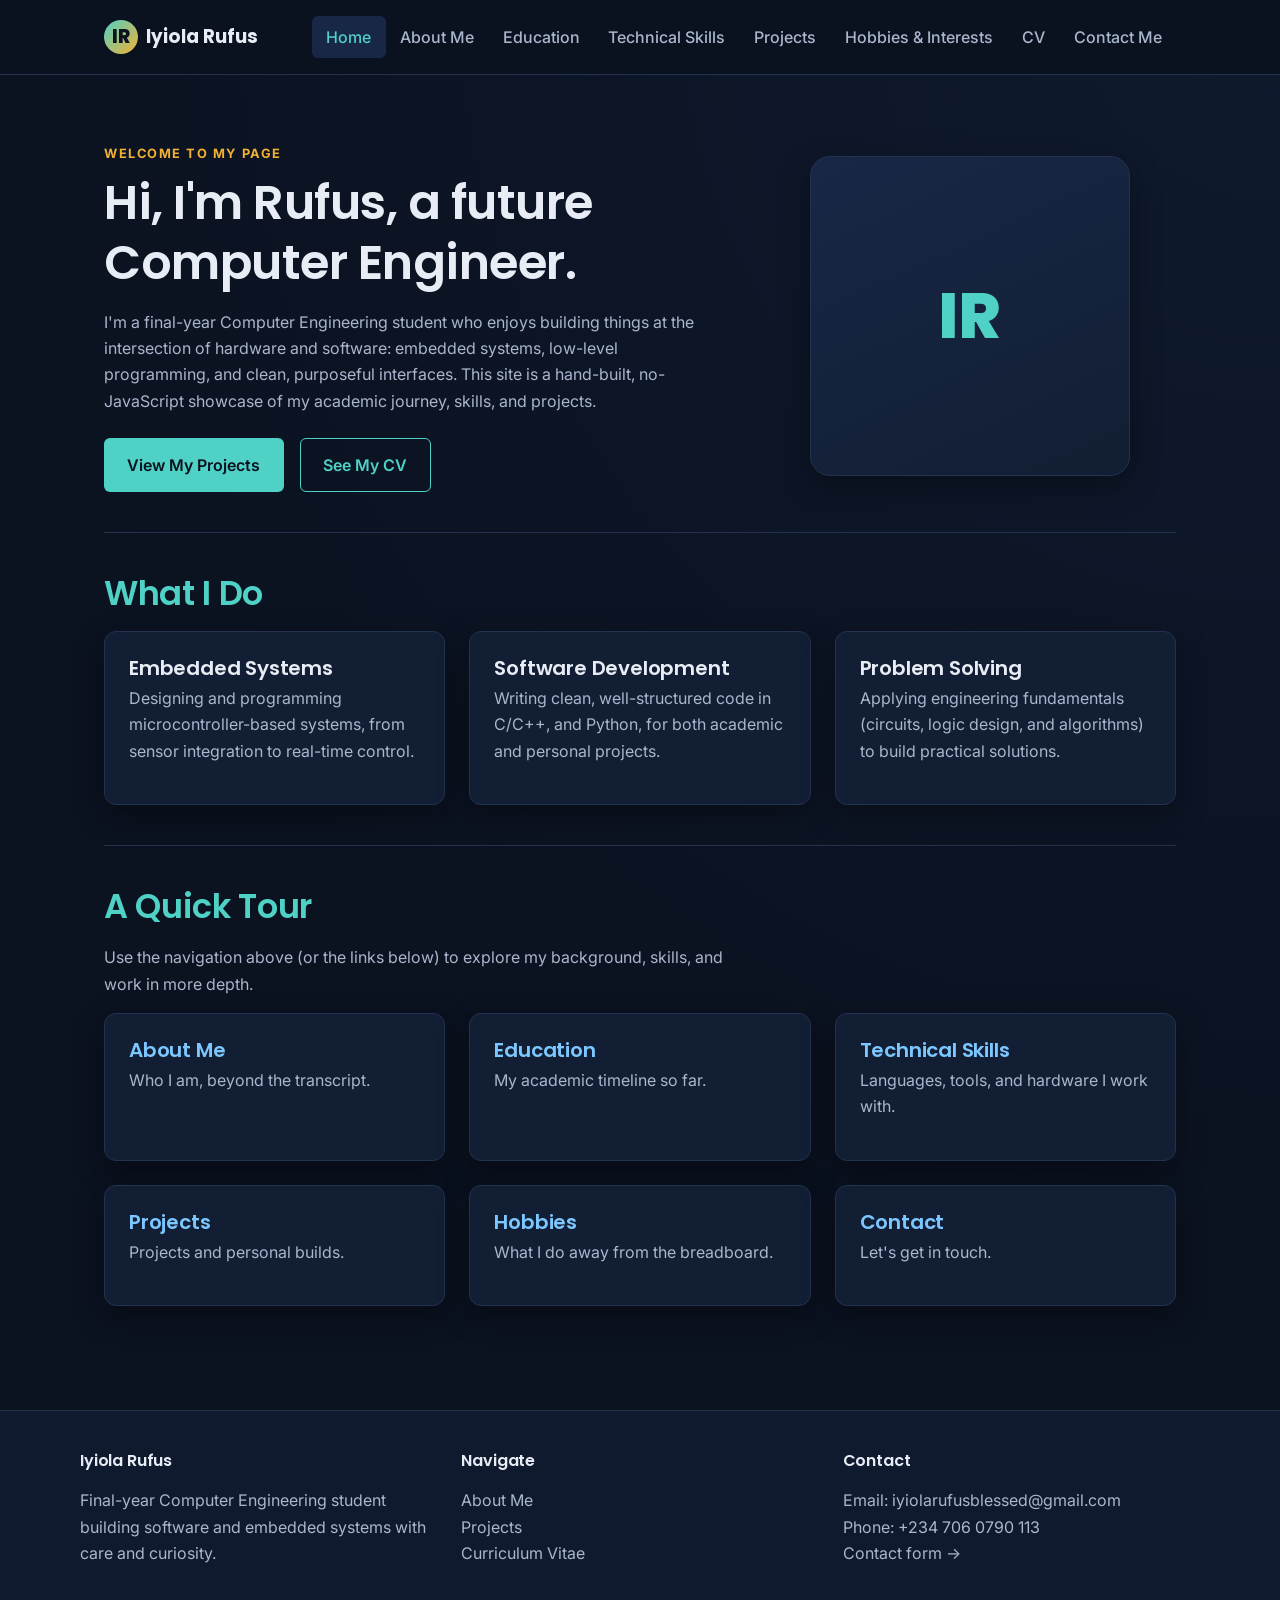
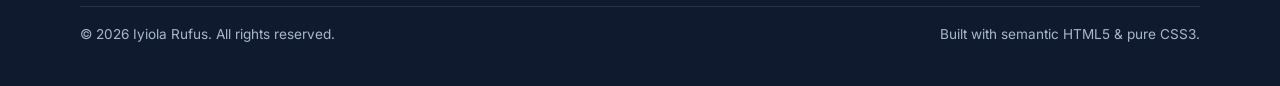
==== index.html @ 9c196f34 "Update hero eyebrow text and avatar initials" ====
<!DOCTYPE html>
<html lang="en">
<head>
<meta charset="UTF-8" />
<meta name="viewport" content="width=device-width, initial-scale=1.0" />
<title>Iyiola Rufus | Future Computer Engineer</title>
<meta name="description" content="Portfolio of Iyiola Rufus, a final-year Computer Engineering student specializing in embedded systems and software." />
<link rel="preconnect" href="https://fonts.googleapis.com" />
<link href="https://fonts.googleapis.com/css2?family=Poppins:wght@600;700;800&family=Inter:wght@400;500;600&display=swap" rel="stylesheet" />
<link rel="stylesheet" href="assets/css/style.css" />
<script type="application/ld+json">
{
  "@context": "https://schema.org",
  "@type": "Person",
  "name": "Iyiola Rufus",
  "jobTitle": "Computer Engineering Student",
  "description": "Final-year Computer Engineering student specializing in embedded systems and software engineering.",
  "url": "https://github.com/iyiolarufusblessed-hub/index.html",
  "email": "mailto:iyiolarufusblessed@gmail.com",
  "sameAs": [
    "https://linkedin.com/in/Iyiolarufusblessed",
    "https://github.com/iyiolarufusblessed-hub"
  ],
  "studentOf": {
    "@type": "University",
    "name": "Ahmadu Bello University"
  }
}
</script>
</head>
<body>
<a class="skip-link" href="#main">Skip to content</a>

<header class="site-header">
  <div class="nav-wrap">
    <a class="brand" href="index.html"><span class="brand-mark">IR</span> Iyiola Rufus</a>
    <input type="checkbox" id="nav-toggle" class="nav-toggle" />
    <label for="nav-toggle" class="nav-toggle-label" aria-label="Toggle navigation menu">
      <span></span><span></span><span></span>
    </label>
    <nav class="main-nav" aria-label="Primary">
      <a href="index.html" aria-current="page">Home</a>
      <a href="about.html">About Me</a>
      <a href="education.html">Education</a>
      <a href="skills.html">Technical Skills</a>
      <a href="projects.html">Projects</a>
      <a href="hobbies.html">Hobbies &amp; Interests</a>
      <a href="cv.html">CV</a>
      <a href="contact.html">Contact Me</a>
    </nav>
  </div>
</header>

<main id="main">
  <div class="container">
    <section class="hero">
      <div>
        <span class="hero-eyebrow">Welcome to my Page</span>
        <h1>Hi, I'm Rufus, a future Computer&nbsp;Engineer.</h1>
        <p>I'm a final-year Computer Engineering student who enjoys building things at the
           intersection of hardware and software: embedded systems, low-level programming,
           and clean, purposeful interfaces. This site is a hand-built, no-JavaScript
           showcase of my academic journey, skills, and projects.</p>
        <div class="hero-actions">
          <a class="btn btn-primary" href="projects.html">View My Projects</a>
          <a class="btn btn-outline" href="cv.html">See My CV</a>
        </div>
      </div>
      <div class="avatar-frame" aria-hidden="true">IR</div>
    </section>

    <section class="section">
      <h2>What I Do</h2>
      <div class="grid cols-3">
        <article class="card">
          <h3>Embedded Systems</h3>
          <p>Designing and programming microcontroller-based systems, from sensor
             integration to real-time control.</p>
        </article>
        <article class="card">
          <h3>Software Development</h3>
          <p>Writing clean, well-structured code in C/C++, and Python, for
             both academic and personal projects.</p>
        </article>
        <article class="card">
          <h3>Problem Solving</h3>
          <p>Applying engineering fundamentals (circuits, logic design, and
             algorithms) to build practical solutions.</p>
        </article>
      </div>
    </section>

    <section class="section">
      <h2>A Quick Tour</h2>
      <p class="section-intro">Use the navigation above (or the links below) to explore
        my background, skills, and work in more depth.</p>
      <div class="grid cols-3">
        <article class="card"><h3><a href="about.html">About Me</a></h3><p>Who I am, beyond the transcript.</p></article>
        <article class="card"><h3><a href="education.html">Education</a></h3><p>My academic timeline so far.</p></article>
        <article class="card"><h3><a href="skills.html">Technical Skills</a></h3><p>Languages, tools, and hardware I work with.</p></article>
        <article class="card"><h3><a href="projects.html">Projects</a></h3><p>Projects and personal builds.</p></article>
        <article class="card"><h3><a href="hobbies.html">Hobbies</a></h3><p>What I do away from the breadboard.</p></article>
        <article class="card"><h3><a href="contact.html">Contact</a></h3><p>Let's get in touch.</p></article>
      </div>
    </section>
  </div>
</main>

<footer class="site-footer">
  <div class="container footer-grid">
    <div>
      <h4>Iyiola Rufus</h4>
      <p>Final-year Computer Engineering student building software and embedded
         systems with care and curiosity.</p>
    </div>
    <div>
      <h4>Navigate</h4>
      <p><a href="about.html">About Me</a><br />
         <a href="projects.html">Projects</a><br />
         <a href="cv.html">Curriculum Vitae</a></p>
    </div>
    <div>
      <h4>Contact</h4>
      <p>Email: <a href="mailto:iyiolarufusblessed@gmail.com">iyiolarufusblessed@gmail.com</a><br />
         Phone: +234 706 0790 113<br />
         <a href="contact.html">Contact form &rarr;</a></p>
    </div>
  </div>
  <div class="container footer-bottom">
    <span>&copy; 2026 Iyiola Rufus. All rights reserved.</span>
    <span>Built with semantic HTML5 &amp; pure CSS3.</span>
  </div>
</footer>
</body>
</html>
---- assets/css/style.css ----
/* =====================================================================
   Portfolio Stylesheet
   Pure CSS3 — no frameworks. Mobile-first, then scaled up with
   min-width media queries. Layout uses Flexbox + CSS Grid.
   ===================================================================== */

/* ---------- Design tokens ---------- */
:root {
  --color-bg:        #0b1220;
  --color-bg-alt:    #0f1a2e;
  --color-surface:   #121e33;
  --color-surface-2: #182746;
  --color-border:    #23324f;
  --color-text:      #e7ecf5;
  --color-text-dim:  #a9b6cc;
  --color-primary:   #4fd1c5;
  --color-primary-dim: #2e9c92;
  --color-accent:    #f2b134;
  --color-link:      #7cc7ff;

  --font-heading: "Poppins", "Segoe UI", system-ui, sans-serif;
  --font-body: "Inter", "Segoe UI", system-ui, sans-serif;

  --radius-sm: 6px;
  --radius-md: 12px;
  --radius-lg: 20px;

  --space-1: 0.25rem;
  --space-2: 0.5rem;
  --space-3: 1rem;
  --space-4: 1.5rem;
  --space-5: 2.5rem;
  --space-6: 4rem;

  --max-width: 1120px;
  --shadow-1: 0 10px 30px rgba(0,0,0,0.35);
}

/* ---------- Reset ---------- */
*, *::before, *::after { box-sizing: border-box; }
html { scroll-behavior: smooth; }
body {
  margin: 0;
  font-family: var(--font-body);
  background: radial-gradient(circle at top right, var(--color-bg-alt), var(--color-bg) 60%);
  color: var(--color-text);
  line-height: 1.65;
  -webkit-font-smoothing: antialiased;
}
h1, h2, h3, h4 {
  font-family: var(--font-heading);
  line-height: 1.25;
  margin: 0 0 var(--space-3);
  font-weight: 600;
  letter-spacing: -0.01em;
}
h1 { font-size: clamp(2rem, 5vw, 3rem); }
h2 { font-size: clamp(1.5rem, 3.4vw, 2.1rem); color: var(--color-primary); }
h3 { font-size: 1.25rem; }
p  { margin: 0 0 var(--space-3); color: var(--color-text-dim); }
a  { color: var(--color-link); text-decoration: none; }
a:hover, a:focus-visible { text-decoration: underline; }
img { max-width: 100%; display: block; }
ul  { padding-left: 1.2rem; }
li  { margin-bottom: var(--space-2); color: var(--color-text-dim); }

.container {
  max-width: var(--max-width);
  margin-inline: auto;
  padding-inline: var(--space-4);
}

/* ---------- Skip link (accessibility) ---------- */
.skip-link {
  position: absolute;
  left: -999px;
  top: 0;
  background: var(--color-accent);
  color: #14202f;
  padding: 0.6rem 1rem;
  z-index: 1000;
  border-radius: 0 0 var(--radius-sm) 0;
}
.skip-link:focus { left: 0; }

/* ---------- Header & Navigation (CSS-only mobile toggle) ---------- */
.site-header {
  position: sticky;
  top: 0;
  z-index: 100;
  background: rgba(11, 18, 32, 0.9);
  backdrop-filter: blur(8px);
  border-bottom: 1px solid var(--color-border);
}
.nav-wrap {
  display: flex;
  align-items: center;
  justify-content: space-between;
  max-width: var(--max-width);
  margin-inline: auto;
  padding: var(--space-3) var(--space-4);
}
.brand {
  font-family: var(--font-heading);
  font-weight: 700;
  font-size: 1.15rem;
  color: var(--color-text);
  display: flex;
  align-items: center;
  gap: 0.5rem;
}
.brand .brand-mark {
  width: 34px; height: 34px;
  border-radius: 50%;
  background: linear-gradient(135deg, var(--color-primary), var(--color-accent));
  display: inline-flex; align-items: center; justify-content: center;
  color: #0b1220; font-weight: 800;
}
.brand:hover { text-decoration: none; }

/* checkbox hack for mobile nav — no JavaScript required */
.nav-toggle { display: none; }
.nav-toggle-label {
  display: inline-flex;
  flex-direction: column;
  gap: 5px;
  cursor: pointer;
  padding: 8px;
}
.nav-toggle-label span {
  width: 26px; height: 2px;
  background: var(--color-text);
  border-radius: 2px;
}

.main-nav {
  display: none;
  flex-direction: column;
  width: 100%;
  background: var(--color-surface);
  border-top: 1px solid var(--color-border);
}
.nav-toggle:checked ~ .main-nav { display: flex; }
.main-nav a {
  color: var(--color-text-dim);
  padding: var(--space-3) var(--space-4);
  border-bottom: 1px solid var(--color-border);
  font-weight: 500;
}
.main-nav a:hover, .main-nav a:focus-visible, .main-nav a[aria-current="page"] {
  color: var(--color-primary);
  background: var(--color-surface-2);
  text-decoration: none;
}

@media (min-width: 800px) {
  .nav-toggle-label { display: none; }
  .main-nav {
    display: flex;
    flex-direction: row;
    position: static;
    width: auto;
    background: transparent;
    border: none;
  }
  .main-nav a {
    border-bottom: none;
    padding: 0.5rem 0.9rem;
    border-radius: var(--radius-sm);
  }
  .main-nav a:hover, .main-nav a:focus-visible { background: var(--color-surface-2); }
}

/* ---------- Hero ---------- */
.hero {
  padding: var(--space-6) 0 var(--space-5);
  display: grid;
  gap: var(--space-5);
  align-items: center;
}
@media (min-width: 850px) {
  .hero { grid-template-columns: 1.2fr 0.8fr; }
}
.hero-eyebrow {
  display: inline-block;
  color: var(--color-accent);
  text-transform: uppercase;
  letter-spacing: 0.12em;
  font-size: 0.8rem;
  font-weight: 700;
  margin-bottom: var(--space-2);
}
.hero-actions { display: flex; flex-wrap: wrap; gap: var(--space-3); margin-top: var(--space-4); }

.avatar-frame {
  width: min(320px, 100%);
  aspect-ratio: 1;
  margin-inline: auto;
  border-radius: var(--radius-lg);
  background: linear-gradient(155deg, var(--color-surface-2), var(--color-surface));
  border: 1px solid var(--color-border);
  display: flex; align-items: center; justify-content: center;
  font-family: var(--font-heading);
  font-size: 4rem; font-weight: 800;
  color: var(--color-primary);
  box-shadow: var(--shadow-1);
}

/* ---------- Buttons ---------- */
.btn {
  display: inline-block;
  padding: 0.8rem 1.4rem;
  border-radius: var(--radius-sm);
  font-weight: 600;
  border: 1px solid transparent;
  transition: transform 0.15s ease, background 0.15s ease;
}
.btn:hover, .btn:focus-visible { transform: translateY(-2px); text-decoration: none; }
.btn-primary { background: var(--color-primary); color: #0b1220; }
.btn-primary:hover { background: var(--color-primary-dim); }
.btn-outline { border-color: var(--color-primary); color: var(--color-primary); }
.btn-outline:hover { background: rgba(79,209,197,0.1); }

/* ---------- Sections / Cards ---------- */
main { display: block; }
.section { padding: var(--space-5) 0; border-top: 1px solid var(--color-border); }
.section:first-of-type { border-top: none; }
.section-intro { max-width: 65ch; }

.grid {
  display: grid;
  gap: var(--space-4);
  grid-template-columns: 1fr;
}
@media (min-width: 640px) { .grid.cols-2 { grid-template-columns: repeat(2, 1fr); } }
@media (min-width: 900px) { .grid.cols-3 { grid-template-columns: repeat(3, 1fr); } }

.card {
  background: var(--color-surface);
  border: 1px solid var(--color-border);
  border-radius: var(--radius-md);
  padding: var(--space-4);
  box-shadow: var(--shadow-1);
}
.card h3 { color: var(--color-text); margin-bottom: var(--space-1); }
.card .meta { color: var(--color-accent); font-size: 0.85rem; font-weight: 600; margin-bottom: var(--space-2); }

.tag-list { display: flex; flex-wrap: wrap; gap: 0.5rem; padding: 0; list-style: none; margin: var(--space-2) 0 0; }
.tag {
  background: var(--color-surface-2);
  border: 1px solid var(--color-border);
  color: var(--color-primary);
  font-size: 0.78rem;
  font-weight: 600;
  padding: 0.3rem 0.65rem;
  border-radius: 999px;
}

/* ---------- Skill bars (pure CSS) ---------- */
.skill-row { margin-bottom: var(--space-3); }
.skill-row .label { display: flex; justify-content: space-between; font-size: 0.9rem; color: var(--color-text); margin-bottom: 0.35rem; }
.skill-bar { height: 10px; border-radius: 999px; background: var(--color-surface-2); overflow: hidden; border: 1px solid var(--color-border); }
.skill-bar span { display: block; height: 100%; background: linear-gradient(90deg, var(--color-primary-dim), var(--color-primary)); }

/* ---------- Timeline (Education) ---------- */
.timeline { list-style: none; padding: 0; margin: 0; border-left: 2px solid var(--color-border); }
.timeline li { position: relative; padding: 0 0 var(--space-5) var(--space-4); }
.timeline li::before {
  content: "";
  position: absolute; left: -7px; top: 4px;
  width: 12px; height: 12px; border-radius: 50%;
  background: var(--color-primary);
  box-shadow: 0 0 0 4px var(--color-bg);
}
.timeline .meta { color: var(--color-accent); font-size: 0.85rem; font-weight: 600; }

/* ---------- CSS-only accordion (details/summary — native, no script) ---------- */
details.accordion {
  background: var(--color-surface);
  border: 1px solid var(--color-border);
  border-radius: var(--radius-md);
  padding: var(--space-3) var(--space-4);
  margin-bottom: var(--space-3);
}
details.accordion summary {
  cursor: pointer;
  font-weight: 700;
  color: var(--color-text);
  font-family: var(--font-heading);
}
details.accordion summary::marker { color: var(--color-primary); }
details.accordion[open] summary { margin-bottom: var(--space-2); color: var(--color-primary); }

/* ---------- CSS-only modal using :target ---------- */
.modal-overlay {
  position: fixed;
  inset: 0;
  background: rgba(5, 9, 18, 0.85);
  display: flex;
  align-items: center;
  justify-content: center;
  padding: var(--space-4);
  opacity: 0;
  visibility: hidden;
  transition: opacity 0.2s ease;
  z-index: 200;
}
.modal-overlay:target { opacity: 1; visibility: visible; }
.modal-box {
  background: var(--color-surface);
  border: 1px solid var(--color-border);
  border-radius: var(--radius-lg);
  max-width: 560px;
  width: 100%;
  padding: var(--space-5);
  position: relative;
  box-shadow: var(--shadow-1);
}
.modal-close {
  position: absolute;
  top: var(--space-3); right: var(--space-3);
  width: 36px; height: 36px;
  border-radius: 50%;
  background: var(--color-surface-2);
  border: 1px solid var(--color-border);
  color: var(--color-text);
  display: flex; align-items: center; justify-content: center;
  font-weight: 700;
}
.modal-trigger { color: var(--color-primary); font-weight: 600; }

/* ---------- Contact form (static markup, no client validation JS) ---------- */
.form-grid { display: grid; gap: var(--space-3); max-width: 560px; }
label { display: block; font-weight: 600; margin-bottom: 0.35rem; color: var(--color-text); }
input, textarea {
  width: 100%;
  padding: 0.75rem 0.9rem;
  border-radius: var(--radius-sm);
  border: 1px solid var(--color-border);
  background: var(--color-surface);
  color: var(--color-text);
  font: inherit;
}
input:focus, textarea:focus {
  outline: none;
  border-color: var(--color-primary);
  box-shadow: 0 0 0 3px rgba(79,209,197,0.25);
}

/* ---------- Footer ---------- */
.site-footer {
  border-top: 1px solid var(--color-border);
  background: var(--color-bg-alt);
  margin-top: var(--space-6);
}
.footer-grid {
  display: grid;
  gap: var(--space-4);
  padding: var(--space-5) 0 var(--space-4);
  grid-template-columns: 1fr;
}
@media (min-width: 700px) { .footer-grid { grid-template-columns: repeat(3, 1fr); } }
.footer-grid h4 { color: var(--color-text); font-size: 1rem; }
.footer-grid a { color: var(--color-text-dim); }
.footer-bottom {
  border-top: 1px solid var(--color-border);
  padding: var(--space-3) 0 var(--space-5);
  font-size: 0.85rem;
  color: var(--color-text-dim);
  display: flex;
  flex-wrap: wrap;
  gap: var(--space-2);
  justify-content: space-between;
}

/* ---------- CV page ---------- */
.cv-download { display: flex; flex-wrap: wrap; gap: var(--space-3); align-items: center; margin-bottom: var(--space-4); }
.cv-section h3 { color: var(--color-primary); border-bottom: 1px solid var(--color-border); padding-bottom: 0.4rem; }

/* ---------- Utility ---------- */
.text-center { text-align: center; }
.mt-0 { margin-top: 0; }
.visually-hidden {
  position: absolute; width: 1px; height: 1px;
  overflow: hidden; clip: rect(0 0 0 0); white-space: nowrap;
     }
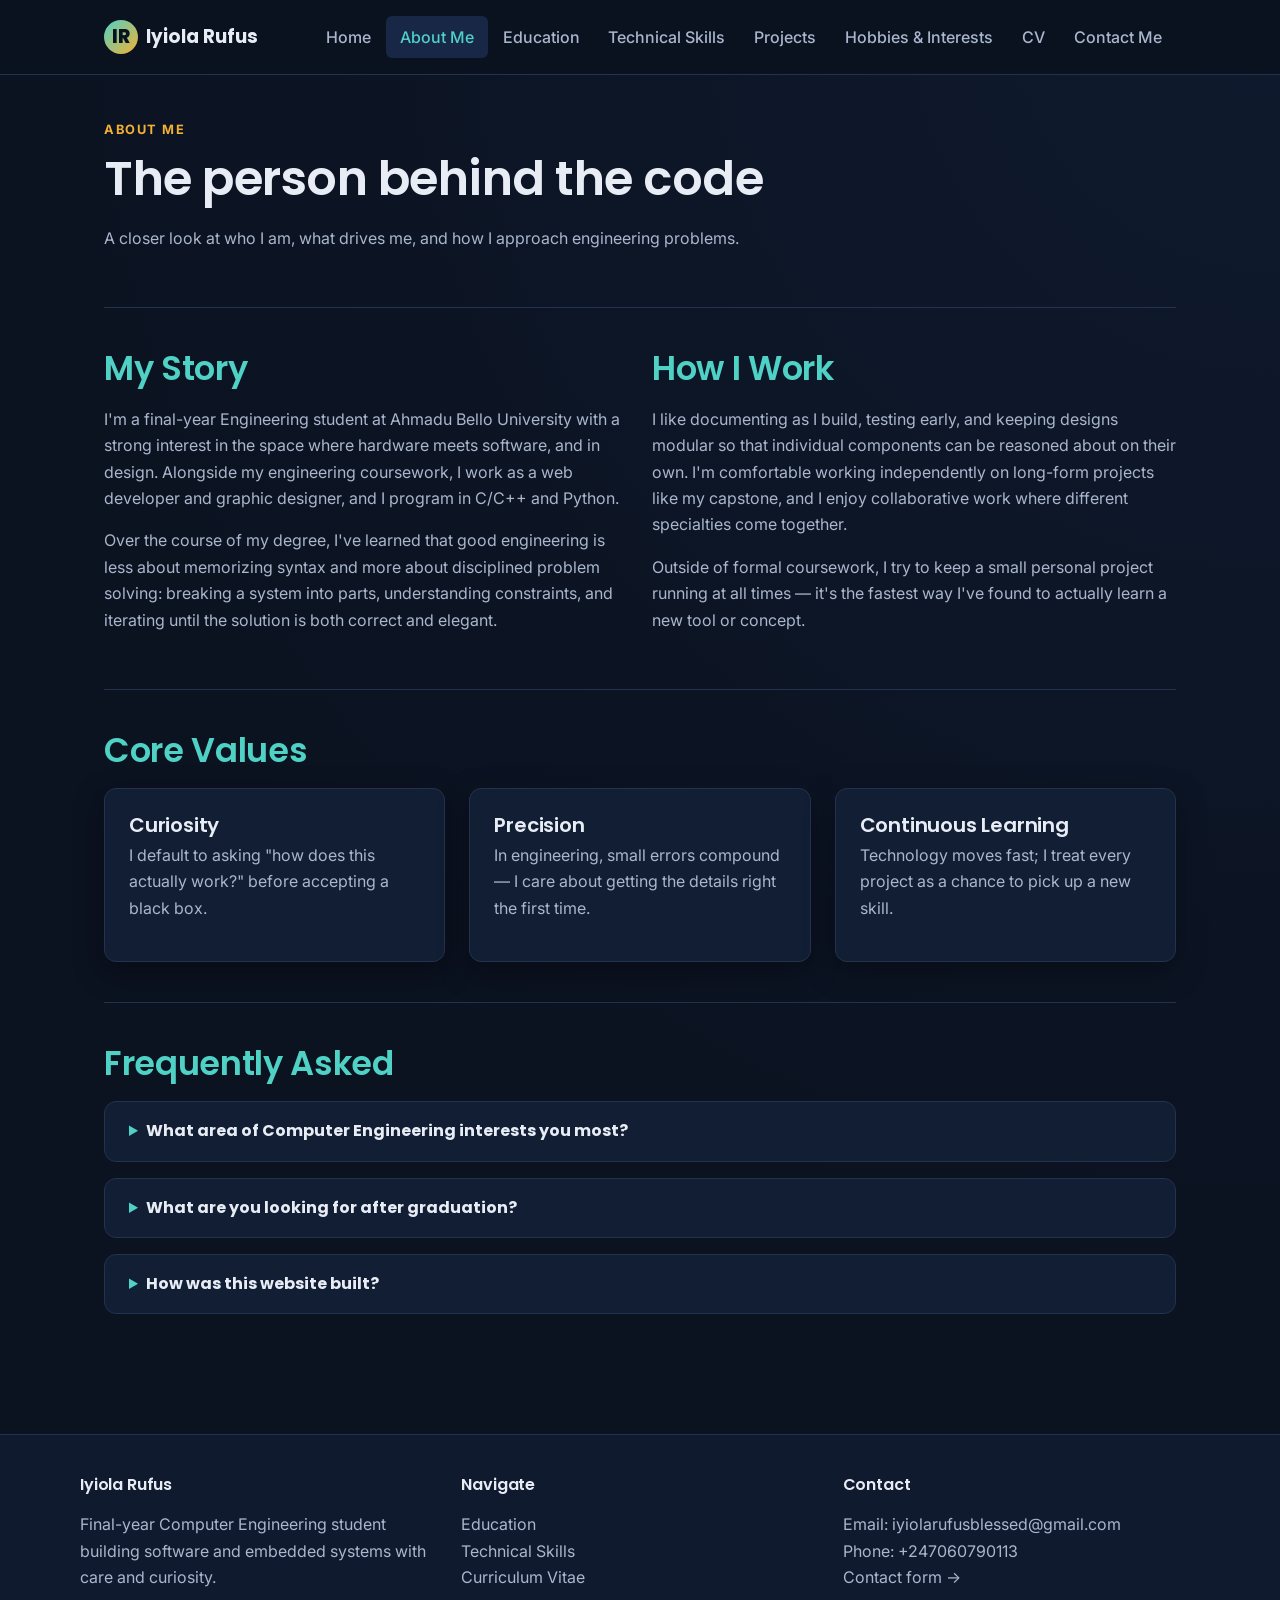
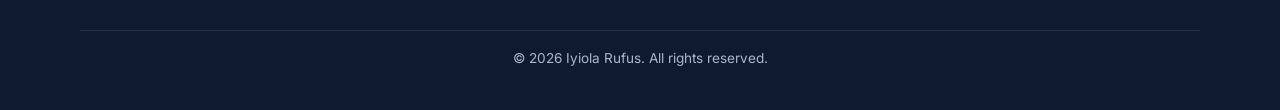
==== commit 090b6103: "Revise index.html for About Me section and navigation Updated the title and meta description for the" ====
--- a/index.html
+++ b/index.html
@@ -3,44 +3,36 @@
 <head>
 <meta charset="UTF-8" />
 <meta name="viewport" content="width=device-width, initial-scale=1.0" />
-<title>Iyiola Rufus | Future Computer Engineer</title>
-<meta name="description" content="Portfolio of Iyiola Rufus, a final-year Computer Engineering student specializing in embedded systems and software." />
+<title>About Me | Iyiola Rufus</title>
+<meta name="description" content="Learn more about Iyiola Rufus, a final-year Computer Engineering student." />
 <link rel="preconnect" href="https://fonts.googleapis.com" />
 <link href="https://fonts.googleapis.com/css2?family=Poppins:wght@600;700;800&family=Inter:wght@400;500;600&display=swap" rel="stylesheet" />
 <link rel="stylesheet" href="assets/css/style.css" />
 <script type="application/ld+json">
 {
   "@context": "https://schema.org",
-  "@type": "Person",
-  "name": "Iyiola Rufus",
-  "jobTitle": "Computer Engineering Student",
-  "description": "Final-year Computer Engineering student specializing in embedded systems and software engineering.",
-  "url": "https://github.com/iyiolarufusblessed-hub/index.html",
-  "email": "mailto:iyiolarufusblessed@gmail.com",
-  "sameAs": [
-    "https://linkedin.com/in/Iyiolarufusblessed",
-    "https://github.com/iyiolarufusblessed-hub"
-  ],
-  "studentOf": {
-    "@type": "University",
-    "name": "Ahmadu Bello University"
+  "@type": "AboutPage",
+  "name": "About Iyiola Rufus",
+  "url": "https://github.com/iyiolarufusblessed-hub/Portfolio-Website/about.html",
+  "mainEntity": {
+    "@type": "Person",
+    "name": "Iyiola Rufus",
+    "jobTitle": "Computer Engineering Student",
+    "description": "Final-year Computer Engineering student who enjoys embedded systems, robotics, and clean software design."
   }
 }
 </script>
 </head>
 <body>
 <a class="skip-link" href="#main">Skip to content</a>
-
 <header class="site-header">
   <div class="nav-wrap">
     <a class="brand" href="index.html"><span class="brand-mark">IR</span> Iyiola Rufus</a>
     <input type="checkbox" id="nav-toggle" class="nav-toggle" />
-    <label for="nav-toggle" class="nav-toggle-label" aria-label="Toggle navigation menu">
-      <span></span><span></span><span></span>
-    </label>
+    <label for="nav-toggle" class="nav-toggle-label" aria-label="Toggle navigation menu"><span></span><span></span><span></span></label>
     <nav class="main-nav" aria-label="Primary">
-      <a href="index.html" aria-current="page">Home</a>
-      <a href="about.html">About Me</a>
+      <a href="index.html">Home</a>
+      <a href="about.html" aria-current="page">About Me</a>
       <a href="education.html">Education</a>
       <a href="skills.html">Technical Skills</a>
       <a href="projects.html">Projects</a>
@@ -53,55 +45,79 @@
 
 <main id="main">
   <div class="container">
-    <section class="hero">
-      <div>
-        <span class="hero-eyebrow">Welcome to my Page</span>
-        <h1>Hi, I'm Rufus, a future Computer&nbsp;Engineer.</h1>
-        <p>I'm a final-year Computer Engineering student who enjoys building things at the
-           intersection of hardware and software: embedded systems, low-level programming,
-           and clean, purposeful interfaces. This site is a hand-built, no-JavaScript
-           showcase of my academic journey, skills, and projects.</p>
-        <div class="hero-actions">
-          <a class="btn btn-primary" href="projects.html">View My Projects</a>
-          <a class="btn btn-outline" href="cv.html">See My CV</a>
-        </div>
-      </div>
-      <div class="avatar-frame" aria-hidden="true">IR</div>
+    <section class="section" style="border-top:none;">
+      <span class="hero-eyebrow">About Me</span>
+      <h1>The person behind the code</h1>
+      <p class="section-intro">A closer look at who I am, what drives me, and how I
+        approach engineering problems.</p>
     </section>
 
     <section class="section">
-      <h2>What I Do</h2>
-      <div class="grid cols-3">
-        <article class="card">
-          <h3>Embedded Systems</h3>
-          <p>Designing and programming microcontroller-based systems, from sensor
-             integration to real-time control.</p>
+      <div class="grid cols-2">
+        <article>
+          <h2>My Story</h2>
+          <p>I'm a final-year Engineering student at Ahmadu Bello University with a
+             strong interest in the space where hardware meets software, and in
+             design. Alongside my engineering coursework, I work as a web
+             developer and graphic designer, and I program in C/C++ and Python.</p>
+          <p>Over the course of my degree, I've learned that good engineering is less
+             about memorizing syntax and more about disciplined problem solving:
+             breaking a system into parts, understanding constraints, and iterating
+             until the solution is both correct and elegant.</p>
         </article>
-        <article class="card">
-          <h3>Software Development</h3>
-          <p>Writing clean, well-structured code in C/C++, and Python, for
-             both academic and personal projects.</p>
-        </article>
-        <article class="card">
-          <h3>Problem Solving</h3>
-          <p>Applying engineering fundamentals (circuits, logic design, and
-             algorithms) to build practical solutions.</p>
+        <article>
+          <h2>How I Work</h2>
+          <p>I like documenting as I build, testing early, and keeping designs modular
+             so that individual components can be reasoned about on their own. I'm
+             comfortable working independently on long-form projects like my
+             capstone, and I enjoy collaborative work where different specialties
+             come together.</p>
+          <p>Outside of formal coursework, I try to keep a small personal project
+             running at all times — it's the fastest way I've found to actually learn
+             a new tool or concept.</p>
         </article>
       </div>
     </section>
 
     <section class="section">
-      <h2>A Quick Tour</h2>
-      <p class="section-intro">Use the navigation above (or the links below) to explore
-        my background, skills, and work in more depth.</p>
+      <h2>Core Values</h2>
       <div class="grid cols-3">
-        <article class="card"><h3><a href="about.html">About Me</a></h3><p>Who I am, beyond the transcript.</p></article>
-        <article class="card"><h3><a href="education.html">Education</a></h3><p>My academic timeline so far.</p></article>
-        <article class="card"><h3><a href="skills.html">Technical Skills</a></h3><p>Languages, tools, and hardware I work with.</p></article>
-        <article class="card"><h3><a href="projects.html">Projects</a></h3><p>Projects and personal builds.</p></article>
-        <article class="card"><h3><a href="hobbies.html">Hobbies</a></h3><p>What I do away from the breadboard.</p></article>
-        <article class="card"><h3><a href="contact.html">Contact</a></h3><p>Let's get in touch.</p></article>
+        <article class="card">
+          <h3>Curiosity</h3>
+          <p>I default to asking "how does this actually work?" before accepting a
+             black box.</p>
+        </article>
+        <article class="card">
+          <h3>Precision</h3>
+          <p>In engineering, small errors compound — I care about getting the details
+             right the first time.</p>
+        </article>
+        <article class="card">
+          <h3>Continuous Learning</h3>
+          <p>Technology moves fast; I treat every project as a chance to pick up a new
+             skill.</p>
+        </article>
       </div>
+    </section>
+
+    <section class="section">
+      <h2>Frequently Asked</h2>
+      <details class="accordion">
+        <summary>What area of Computer Engineering interests you most?</summary>
+        <p>Embedded systems and digital hardware design — specifically the overlap
+           between firmware and the physical sensors/actuators it controls.</p>
+      </details>
+      <details class="accordion">
+        <summary>What are you looking for after graduation?</summary>
+        <p>An entry-level role or internship in embedded software, robotics, or
+           systems engineering where I can keep building hands-on projects.</p>
+      </details>
+      <details class="accordion">
+        <summary>How was this website built?</summary>
+        <p>Entirely with semantic HTML5 and hand-written CSS3 — no JavaScript and no
+           content management system. See the <a href="cv.html">CV page</a> for the
+           technical breakdown of my toolset.</p>
+      </details>
     </section>
   </div>
 </main>
@@ -115,20 +131,19 @@
     </div>
     <div>
       <h4>Navigate</h4>
-      <p><a href="about.html">About Me</a><br />
-         <a href="projects.html">Projects</a><br />
+      <p><a href="education.html">Education</a><br />
+         <a href="skills.html">Technical Skills</a><br />
          <a href="cv.html">Curriculum Vitae</a></p>
     </div>
     <div>
       <h4>Contact</h4>
       <p>Email: <a href="mailto:iyiolarufusblessed@gmail.com">iyiolarufusblessed@gmail.com</a><br />
-         Phone: +234 706 0790 113<br />
+         Phone: +247060790113<br />
          <a href="contact.html">Contact form &rarr;</a></p>
     </div>
   </div>
   <div class="container footer-bottom">
     <span>&copy; 2026 Iyiola Rufus. All rights reserved.</span>
-    <span>Built with semantic HTML5 &amp; pure CSS3.</span>
   </div>
 </footer>
 </body>
--- a/assets/css/style.css
+++ b/assets/css/style.css
@@ -368,10 +368,11 @@
   font-size: 0.85rem;
   color: var(--color-text-dim);
   display: flex;
-  flex-wrap: wrap;
-  gap: var(--space-2);
-  justify-content: space-between;
-}
+  justify-content: center;
+  align-items: center;
+  text-align: center;
+}
+
 
 /* ---------- CV page ---------- */
 .cv-download { display: flex; flex-wrap: wrap; gap: var(--space-3); align-items: center; margin-bottom: var(--space-4); }
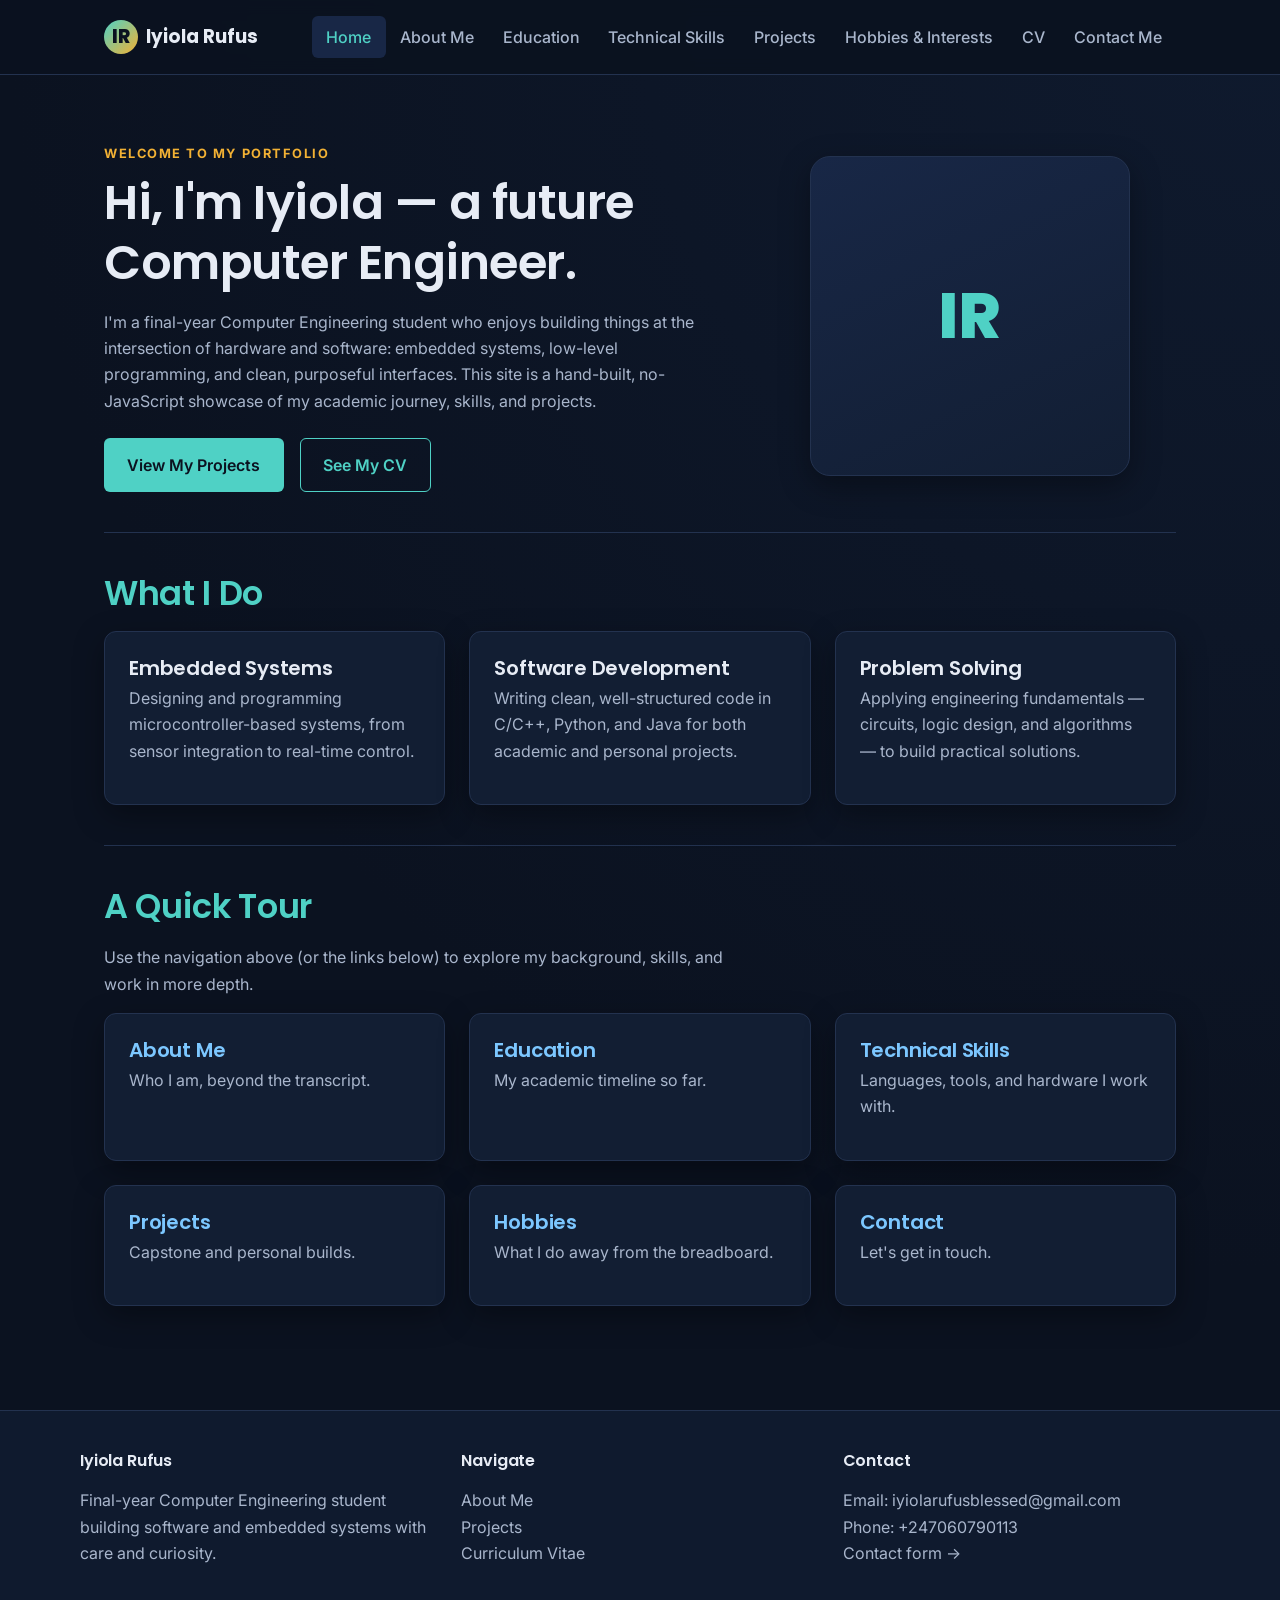
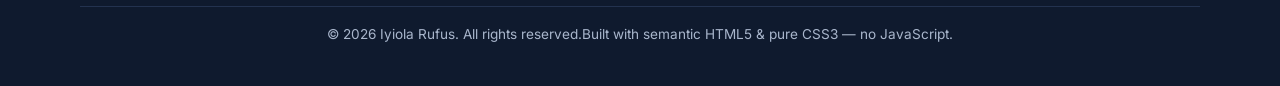
==== commit aa2c8de8: "Revise title, meta description, and structured data Updated title and meta description for better cl" ====
--- a/index.html
+++ b/index.html
@@ -3,36 +3,44 @@
 <head>
 <meta charset="UTF-8" />
 <meta name="viewport" content="width=device-width, initial-scale=1.0" />
-<title>About Me | Iyiola Rufus</title>
-<meta name="description" content="Learn more about Iyiola Rufus, a final-year Computer Engineering student." />
+<title>Iyiola Rufus | Future Computer Engineer</title>
+<meta name="description" content="Portfolio of Iyiola Rufus, a final-year Computer Engineering student specializing in embedded systems and software." />
 <link rel="preconnect" href="https://fonts.googleapis.com" />
 <link href="https://fonts.googleapis.com/css2?family=Poppins:wght@600;700;800&family=Inter:wght@400;500;600&display=swap" rel="stylesheet" />
 <link rel="stylesheet" href="assets/css/style.css" />
 <script type="application/ld+json">
 {
   "@context": "https://schema.org",
-  "@type": "AboutPage",
-  "name": "About Iyiola Rufus",
-  "url": "https://github.com/iyiolarufusblessed-hub/Portfolio-Website/about.html",
-  "mainEntity": {
-    "@type": "Person",
-    "name": "Iyiola Rufus",
-    "jobTitle": "Computer Engineering Student",
-    "description": "Final-year Computer Engineering student who enjoys embedded systems, robotics, and clean software design."
+  "@type": "Person",
+  "name": "Iyiola Rufus",
+  "jobTitle": "Computer Engineering Student",
+  "description": "Final-year Computer Engineering student specializing in embedded systems and software engineering.",
+  "url": "https://github.com/iyiolarufusblessed-hub/Portfolio-Website/index.html",
+  "email": "mailto:iyiolarufusblessed@gmail.com",
+  "sameAs": [
+    "https://linkedin.com/in/rufusiyiola",
+    "https://github.com/rufusiyiola"
+  ],
+  "alumniOf": {
+    "@type": "CollegeOrUniversity",
+    "name": "Ahmadu Bello University"
   }
 }
 </script>
 </head>
 <body>
 <a class="skip-link" href="#main">Skip to content</a>
+
 <header class="site-header">
   <div class="nav-wrap">
     <a class="brand" href="index.html"><span class="brand-mark">IR</span> Iyiola Rufus</a>
     <input type="checkbox" id="nav-toggle" class="nav-toggle" />
-    <label for="nav-toggle" class="nav-toggle-label" aria-label="Toggle navigation menu"><span></span><span></span><span></span></label>
+    <label for="nav-toggle" class="nav-toggle-label" aria-label="Toggle navigation menu">
+      <span></span><span></span><span></span>
+    </label>
     <nav class="main-nav" aria-label="Primary">
-      <a href="index.html">Home</a>
-      <a href="about.html" aria-current="page">About Me</a>
+      <a href="index.html" aria-current="page">Home</a>
+      <a href="about.html">About Me</a>
       <a href="education.html">Education</a>
       <a href="skills.html">Technical Skills</a>
       <a href="projects.html">Projects</a>
@@ -45,79 +53,55 @@
 
 <main id="main">
   <div class="container">
-    <section class="section" style="border-top:none;">
-      <span class="hero-eyebrow">About Me</span>
-      <h1>The person behind the code</h1>
-      <p class="section-intro">A closer look at who I am, what drives me, and how I
-        approach engineering problems.</p>
+    <section class="hero">
+      <div>
+        <span class="hero-eyebrow">Welcome to my portfolio</span>
+        <h1>Hi, I'm Iyiola — a future Computer&nbsp;Engineer.</h1>
+        <p>I'm a final-year Computer Engineering student who enjoys building things at the
+           intersection of hardware and software: embedded systems, low-level programming,
+           and clean, purposeful interfaces. This site is a hand-built, no-JavaScript
+           showcase of my academic journey, skills, and projects.</p>
+        <div class="hero-actions">
+          <a class="btn btn-primary" href="projects.html">View My Projects</a>
+          <a class="btn btn-outline" href="cv.html">See My CV</a>
+        </div>
+      </div>
+      <div class="avatar-frame" aria-hidden="true">IR</div>
     </section>
 
     <section class="section">
-      <div class="grid cols-2">
-        <article>
-          <h2>My Story</h2>
-          <p>I'm a final-year Engineering student at Ahmadu Bello University with a
-             strong interest in the space where hardware meets software, and in
-             design. Alongside my engineering coursework, I work as a web
-             developer and graphic designer, and I program in C/C++ and Python.</p>
-          <p>Over the course of my degree, I've learned that good engineering is less
-             about memorizing syntax and more about disciplined problem solving:
-             breaking a system into parts, understanding constraints, and iterating
-             until the solution is both correct and elegant.</p>
+      <h2>What I Do</h2>
+      <div class="grid cols-3">
+        <article class="card">
+          <h3>Embedded Systems</h3>
+          <p>Designing and programming microcontroller-based systems, from sensor
+             integration to real-time control.</p>
         </article>
-        <article>
-          <h2>How I Work</h2>
-          <p>I like documenting as I build, testing early, and keeping designs modular
-             so that individual components can be reasoned about on their own. I'm
-             comfortable working independently on long-form projects like my
-             capstone, and I enjoy collaborative work where different specialties
-             come together.</p>
-          <p>Outside of formal coursework, I try to keep a small personal project
-             running at all times — it's the fastest way I've found to actually learn
-             a new tool or concept.</p>
+        <article class="card">
+          <h3>Software Development</h3>
+          <p>Writing clean, well-structured code in C/C++, Python, and Java for
+             both academic and personal projects.</p>
+        </article>
+        <article class="card">
+          <h3>Problem Solving</h3>
+          <p>Applying engineering fundamentals — circuits, logic design, and
+             algorithms — to build practical solutions.</p>
         </article>
       </div>
     </section>
 
     <section class="section">
-      <h2>Core Values</h2>
+      <h2>A Quick Tour</h2>
+      <p class="section-intro">Use the navigation above (or the links below) to explore
+        my background, skills, and work in more depth.</p>
       <div class="grid cols-3">
-        <article class="card">
-          <h3>Curiosity</h3>
-          <p>I default to asking "how does this actually work?" before accepting a
-             black box.</p>
-        </article>
-        <article class="card">
-          <h3>Precision</h3>
-          <p>In engineering, small errors compound — I care about getting the details
-             right the first time.</p>
-        </article>
-        <article class="card">
-          <h3>Continuous Learning</h3>
-          <p>Technology moves fast; I treat every project as a chance to pick up a new
-             skill.</p>
-        </article>
+        <article class="card"><h3><a href="about.html">About Me</a></h3><p>Who I am, beyond the transcript.</p></article>
+        <article class="card"><h3><a href="education.html">Education</a></h3><p>My academic timeline so far.</p></article>
+        <article class="card"><h3><a href="skills.html">Technical Skills</a></h3><p>Languages, tools, and hardware I work with.</p></article>
+        <article class="card"><h3><a href="projects.html">Projects</a></h3><p>Capstone and personal builds.</p></article>
+        <article class="card"><h3><a href="hobbies.html">Hobbies</a></h3><p>What I do away from the breadboard.</p></article>
+        <article class="card"><h3><a href="contact.html">Contact</a></h3><p>Let's get in touch.</p></article>
       </div>
-    </section>
-
-    <section class="section">
-      <h2>Frequently Asked</h2>
-      <details class="accordion">
-        <summary>What area of Computer Engineering interests you most?</summary>
-        <p>Embedded systems and digital hardware design — specifically the overlap
-           between firmware and the physical sensors/actuators it controls.</p>
-      </details>
-      <details class="accordion">
-        <summary>What are you looking for after graduation?</summary>
-        <p>An entry-level role or internship in embedded software, robotics, or
-           systems engineering where I can keep building hands-on projects.</p>
-      </details>
-      <details class="accordion">
-        <summary>How was this website built?</summary>
-        <p>Entirely with semantic HTML5 and hand-written CSS3 — no JavaScript and no
-           content management system. See the <a href="cv.html">CV page</a> for the
-           technical breakdown of my toolset.</p>
-      </details>
     </section>
   </div>
 </main>
@@ -131,8 +115,8 @@
     </div>
     <div>
       <h4>Navigate</h4>
-      <p><a href="education.html">Education</a><br />
-         <a href="skills.html">Technical Skills</a><br />
+      <p><a href="about.html">About Me</a><br />
+         <a href="projects.html">Projects</a><br />
          <a href="cv.html">Curriculum Vitae</a></p>
     </div>
     <div>
@@ -144,6 +128,7 @@
   </div>
   <div class="container footer-bottom">
     <span>&copy; 2026 Iyiola Rufus. All rights reserved.</span>
+    <span>Built with semantic HTML5 &amp; pure CSS3 — no JavaScript.</span>
   </div>
 </footer>
 </body>
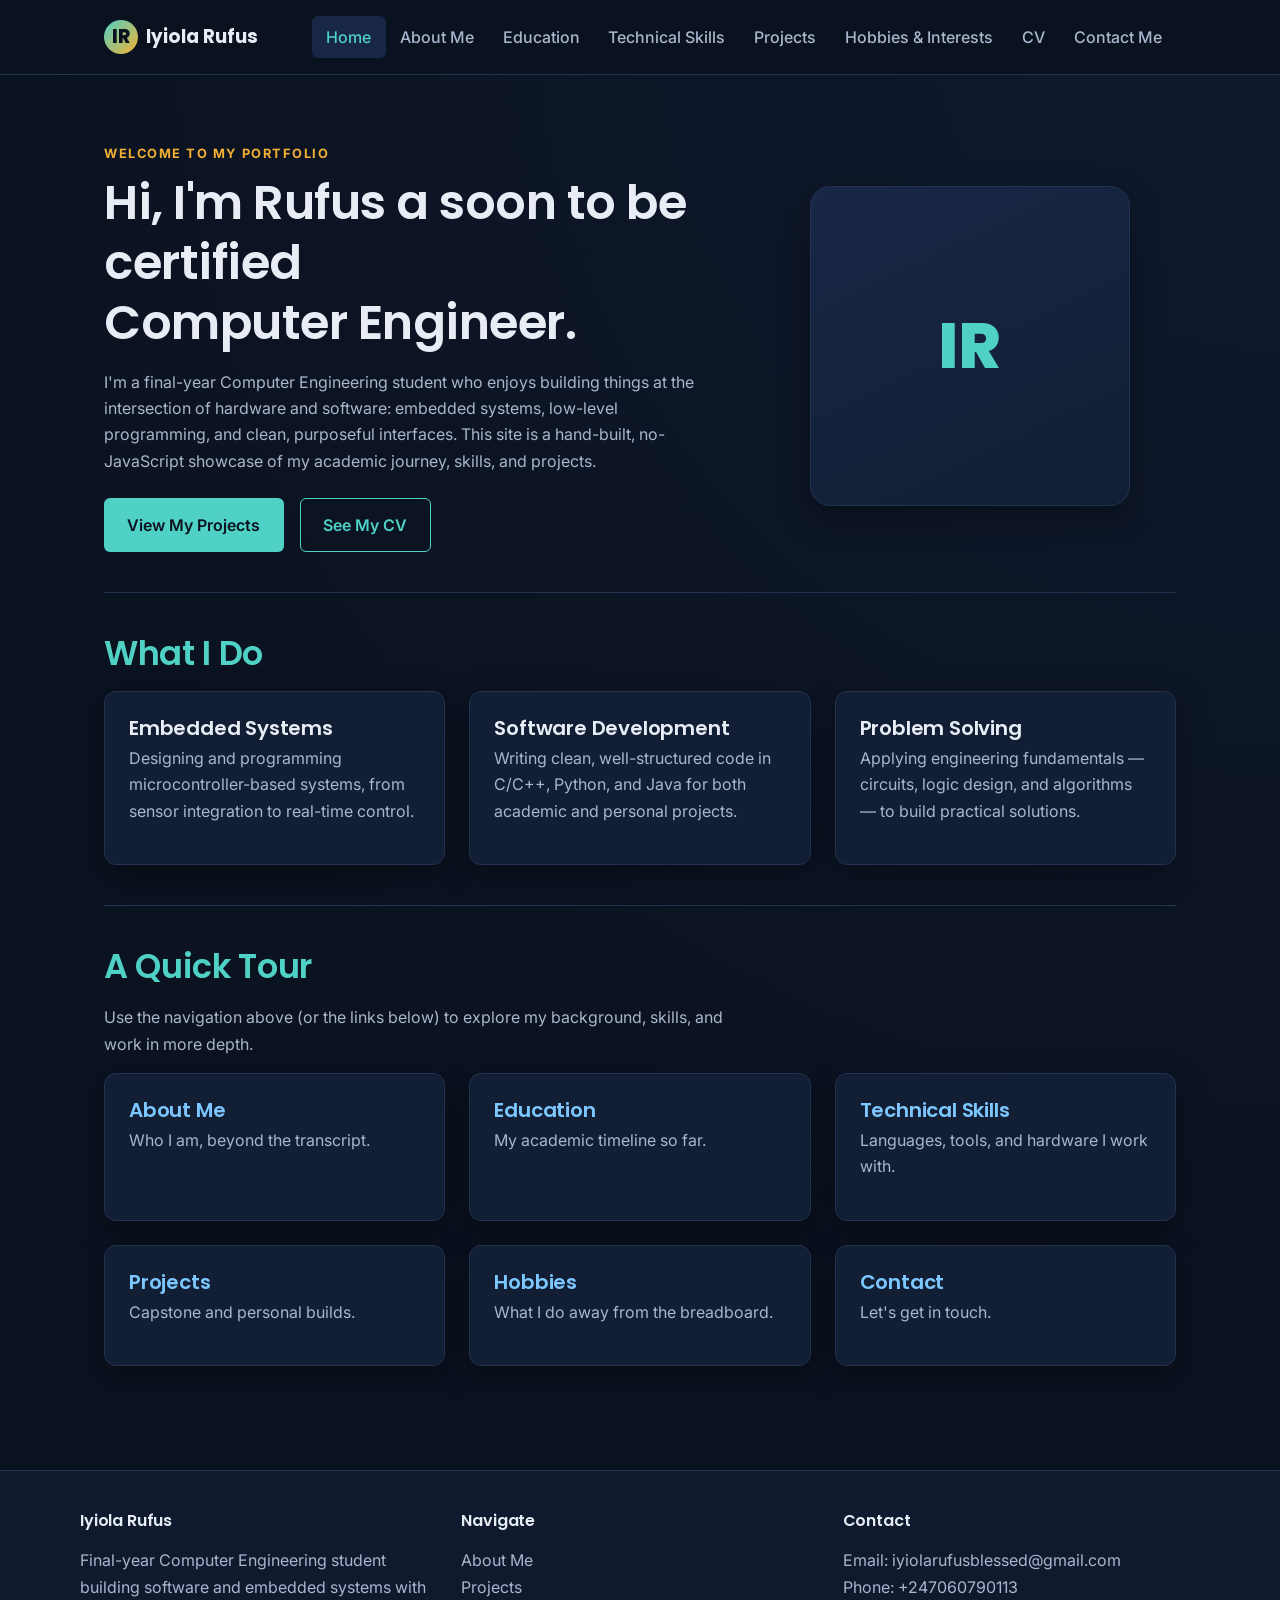
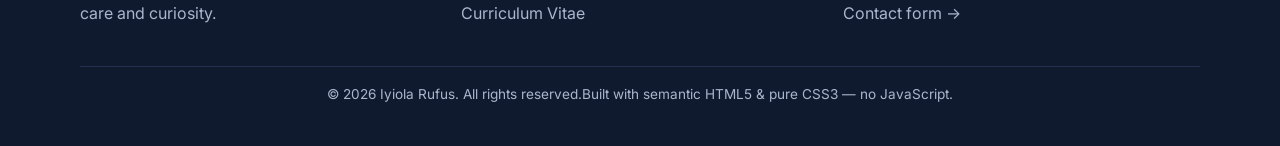
==== commit 66d89ab5: "Update name in portfolio introduction" ====
--- a/index.html
+++ b/index.html
@@ -56,7 +56,7 @@
     <section class="hero">
       <div>
         <span class="hero-eyebrow">Welcome to my portfolio</span>
-        <h1>Hi, I'm Iyiola — a future Computer&nbsp;Engineer.</h1>
+        <h1>Hi, I'm Rufus a soon to be certified Computer&nbsp;Engineer.</h1>
         <p>I'm a final-year Computer Engineering student who enjoys building things at the
            intersection of hardware and software: embedded systems, low-level programming,
            and clean, purposeful interfaces. This site is a hand-built, no-JavaScript
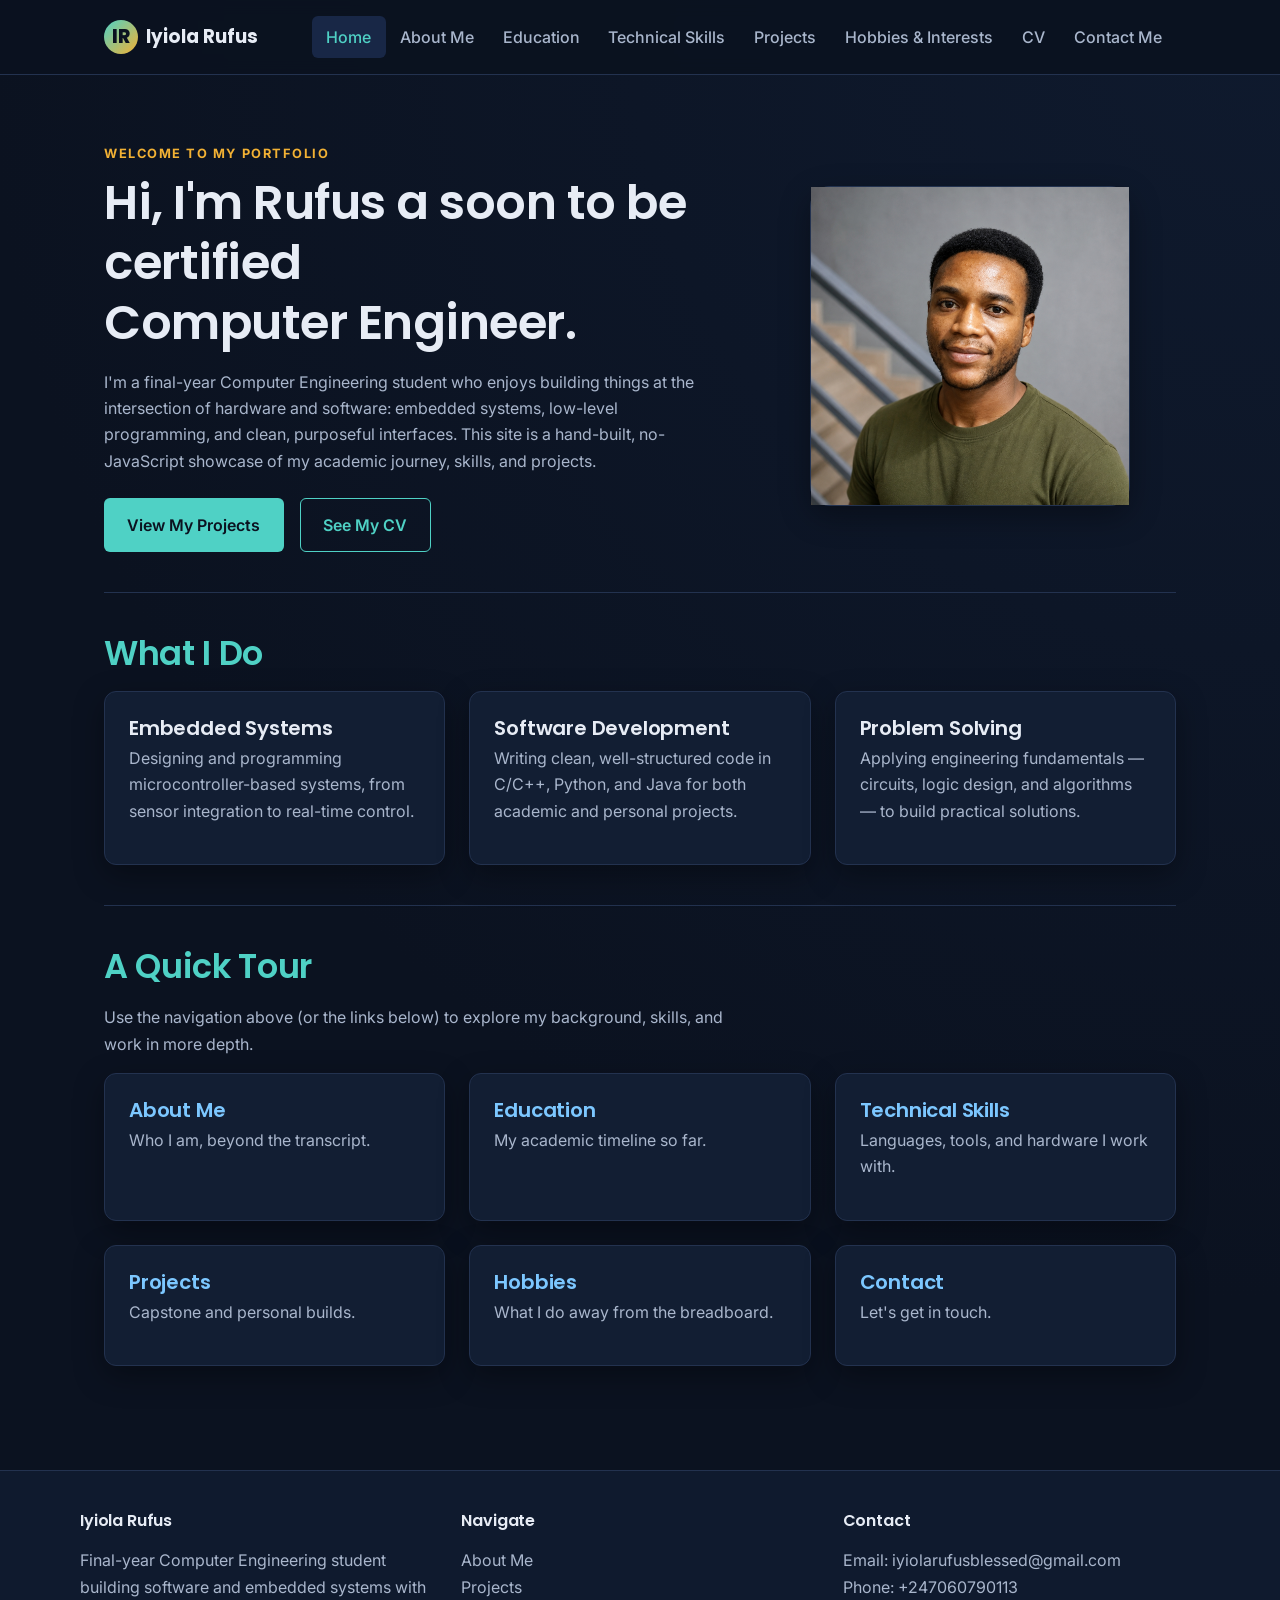
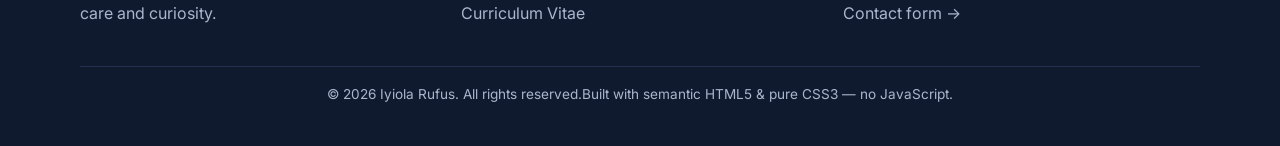
==== commit f9f622f7: "Add profile image to avatar frame in index.html" ====
--- a/index.html
+++ b/index.html
@@ -66,7 +66,9 @@
           <a class="btn btn-outline" href="cv.html">See My CV</a>
         </div>
       </div>
-      <div class="avatar-frame" aria-hidden="true">IR</div>
+      <div class="avatar-frame">
+  <img src="assets/images/profile.jpg" alt="Portrait of Iyiola Rufus" class="avatar-img" />
+      </div>
     </section>
 
     <section class="section">
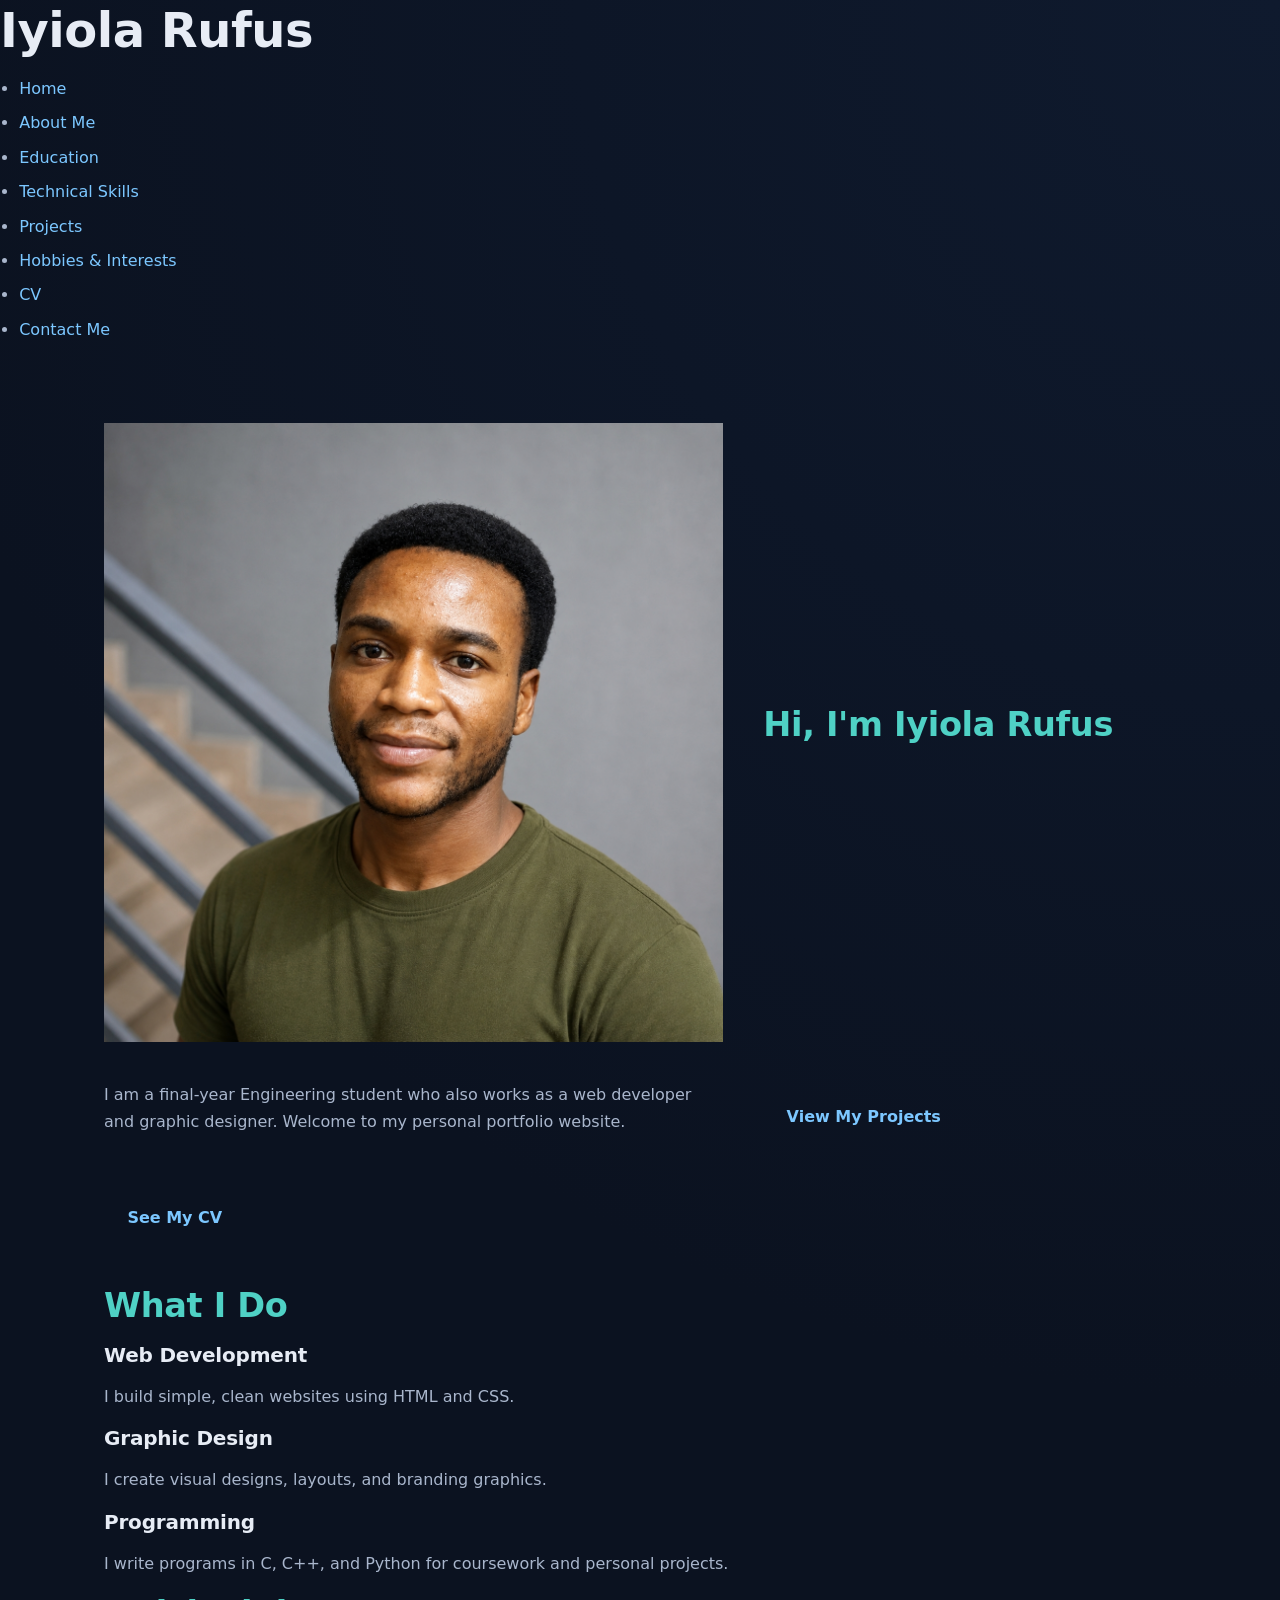
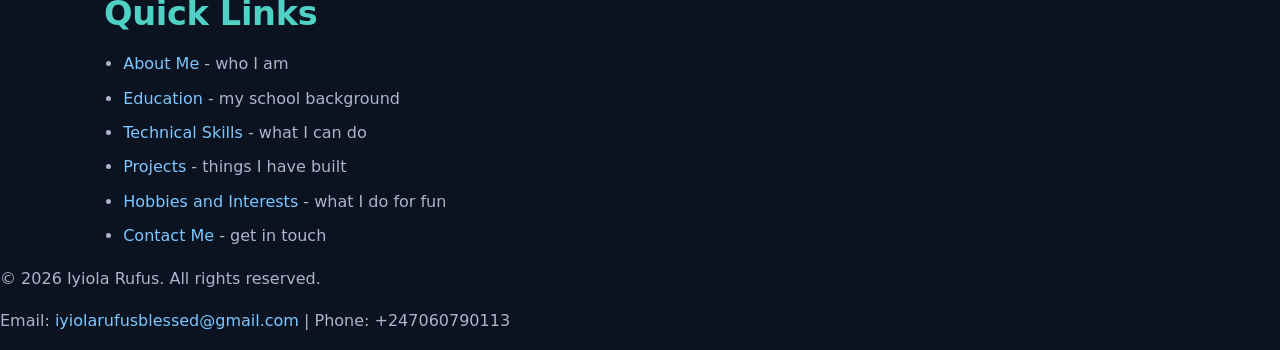
==== commit 939bdc07: "Revise portfolio page structure and content Updated title and meta description for clarity. Modified" ====
--- a/index.html
+++ b/index.html
@@ -3,23 +3,21 @@
 <head>
 <meta charset="UTF-8" />
 <meta name="viewport" content="width=device-width, initial-scale=1.0" />
-<title>Iyiola Rufus | Future Computer Engineer</title>
-<meta name="description" content="Portfolio of Iyiola Rufus, a final-year Computer Engineering student specializing in embedded systems and software." />
-<link rel="preconnect" href="https://fonts.googleapis.com" />
-<link href="https://fonts.googleapis.com/css2?family=Poppins:wght@600;700;800&family=Inter:wght@400;500;600&display=swap" rel="stylesheet" />
+<title>Iyiola Rufus - Portfolio</title>
+<meta name="description" content="Personal portfolio website of Iyiola Rufus, a final-year Engineering student." />
 <link rel="stylesheet" href="assets/css/style.css" />
 <script type="application/ld+json">
 {
   "@context": "https://schema.org",
   "@type": "Person",
   "name": "Iyiola Rufus",
-  "jobTitle": "Computer Engineering Student",
-  "description": "Final-year Computer Engineering student specializing in embedded systems and software engineering.",
-  "url": "https://github.com/iyiolarufusblessed-hub/Portfolio-Website/index.html",
+  "jobTitle": "Engineering Student",
+  "description": "Final-year Engineering student who works as a web developer and graphic designer.",
+  "url": "https://github.com/iyiolarufusblessed-hub/portfolio-website/index.html",
   "email": "mailto:iyiolarufusblessed@gmail.com",
   "sameAs": [
-    "https://linkedin.com/in/rufusiyiola",
-    "https://github.com/rufusiyiola"
+    "https://linkedin.com/in/iyiolarufusblessed",
+    "https://github.com/iyiolarufusblessed"
   ],
   "alumniOf": {
     "@type": "CollegeOrUniversity",
@@ -29,109 +27,64 @@
 </script>
 </head>
 <body>
-<a class="skip-link" href="#main">Skip to content</a>
+<header>
+  <h1>Iyiola Rufus</h1>
+  <nav>
+    <ul>
+      <li><a href="index.html" class="active">Home</a></li>
+      <li><a href="about.html">About Me</a></li>
+      <li><a href="education.html">Education</a></li>
+      <li><a href="skills.html">Technical Skills</a></li>
+      <li><a href="projects.html">Projects</a></li>
+      <li><a href="hobbies.html">Hobbies & Interests</a></li>
+      <li><a href="cv.html">CV</a></li>
+      <li><a href="contact.html">Contact Me</a></li>
+    </ul>
+  </nav>
+</header>
+<main class="container">
+<section class="hero">
+  <img src="assets/images/profile.jpg" alt="Photo of Iyiola Rufus" class="profile-pic" />
+  <h2>Hi, I'm Iyiola Rufus</h2>
+  <p>I am a final-year Engineering student who also works as a web developer and graphic designer. Welcome to my personal portfolio website.</p>
+  <a href="projects.html" class="btn">View My Projects</a>
+  <a href="cv.html" class="btn">See My CV</a>
+</section>
 
-<header class="site-header">
-  <div class="nav-wrap">
-    <a class="brand" href="index.html"><span class="brand-mark">IR</span> Iyiola Rufus</a>
-    <input type="checkbox" id="nav-toggle" class="nav-toggle" />
-    <label for="nav-toggle" class="nav-toggle-label" aria-label="Toggle navigation menu">
-      <span></span><span></span><span></span>
-    </label>
-    <nav class="main-nav" aria-label="Primary">
-      <a href="index.html" aria-current="page">Home</a>
-      <a href="about.html">About Me</a>
-      <a href="education.html">Education</a>
-      <a href="skills.html">Technical Skills</a>
-      <a href="projects.html">Projects</a>
-      <a href="hobbies.html">Hobbies &amp; Interests</a>
-      <a href="cv.html">CV</a>
-      <a href="contact.html">Contact Me</a>
-    </nav>
-  </div>
-</header>
-
-<main id="main">
-  <div class="container">
-    <section class="hero">
-      <div>
-        <span class="hero-eyebrow">Welcome to my portfolio</span>
-        <h1>Hi, I'm Rufus a soon to be certified Computer&nbsp;Engineer.</h1>
-        <p>I'm a final-year Computer Engineering student who enjoys building things at the
-           intersection of hardware and software: embedded systems, low-level programming,
-           and clean, purposeful interfaces. This site is a hand-built, no-JavaScript
-           showcase of my academic journey, skills, and projects.</p>
-        <div class="hero-actions">
-          <a class="btn btn-primary" href="projects.html">View My Projects</a>
-          <a class="btn btn-outline" href="cv.html">See My CV</a>
-        </div>
-      </div>
-      <div class="avatar-frame">
-  <img src="assets/images/profile.jpg" alt="Portrait of Iyiola Rufus" class="avatar-img" />
-      </div>
-    </section>
-
-    <section class="section">
-      <h2>What I Do</h2>
-      <div class="grid cols-3">
-        <article class="card">
-          <h3>Embedded Systems</h3>
-          <p>Designing and programming microcontroller-based systems, from sensor
-             integration to real-time control.</p>
-        </article>
-        <article class="card">
-          <h3>Software Development</h3>
-          <p>Writing clean, well-structured code in C/C++, Python, and Java for
-             both academic and personal projects.</p>
-        </article>
-        <article class="card">
-          <h3>Problem Solving</h3>
-          <p>Applying engineering fundamentals — circuits, logic design, and
-             algorithms — to build practical solutions.</p>
-        </article>
-      </div>
-    </section>
-
-    <section class="section">
-      <h2>A Quick Tour</h2>
-      <p class="section-intro">Use the navigation above (or the links below) to explore
-        my background, skills, and work in more depth.</p>
-      <div class="grid cols-3">
-        <article class="card"><h3><a href="about.html">About Me</a></h3><p>Who I am, beyond the transcript.</p></article>
-        <article class="card"><h3><a href="education.html">Education</a></h3><p>My academic timeline so far.</p></article>
-        <article class="card"><h3><a href="skills.html">Technical Skills</a></h3><p>Languages, tools, and hardware I work with.</p></article>
-        <article class="card"><h3><a href="projects.html">Projects</a></h3><p>Capstone and personal builds.</p></article>
-        <article class="card"><h3><a href="hobbies.html">Hobbies</a></h3><p>What I do away from the breadboard.</p></article>
-        <article class="card"><h3><a href="contact.html">Contact</a></h3><p>Let's get in touch.</p></article>
-      </div>
-    </section>
-  </div>
-</main>
-
-<footer class="site-footer">
-  <div class="container footer-grid">
-    <div>
-      <h4>Iyiola Rufus</h4>
-      <p>Final-year Computer Engineering student building software and embedded
-         systems with care and curiosity.</p>
+<section>
+  <h2>What I Do</h2>
+  <div class="columns">
+    <div class="box">
+      <h3>Web Development</h3>
+      <p>I build simple, clean websites using HTML and CSS.</p>
     </div>
-    <div>
-      <h4>Navigate</h4>
-      <p><a href="about.html">About Me</a><br />
-         <a href="projects.html">Projects</a><br />
-         <a href="cv.html">Curriculum Vitae</a></p>
+    <div class="box">
+      <h3>Graphic Design</h3>
+      <p>I create visual designs, layouts, and branding graphics.</p>
     </div>
-    <div>
-      <h4>Contact</h4>
-      <p>Email: <a href="mailto:iyiolarufusblessed@gmail.com">iyiolarufusblessed@gmail.com</a><br />
-         Phone: +247060790113<br />
-         <a href="contact.html">Contact form &rarr;</a></p>
+    <div class="box">
+      <h3>Programming</h3>
+      <p>I write programs in C, C++, and Python for coursework and personal projects.</p>
     </div>
   </div>
-  <div class="container footer-bottom">
-    <span>&copy; 2026 Iyiola Rufus. All rights reserved.</span>
-    <span>Built with semantic HTML5 &amp; pure CSS3 — no JavaScript.</span>
-  </div>
+</section>
+
+<section>
+  <h2>Quick Links</h2>
+  <ul>
+    <li><a href="about.html">About Me</a> - who I am</li>
+    <li><a href="education.html">Education</a> - my school background</li>
+    <li><a href="skills.html">Technical Skills</a> - what I can do</li>
+    <li><a href="projects.html">Projects</a> - things I have built</li>
+    <li><a href="hobbies.html">Hobbies and Interests</a> - what I do for fun</li>
+    <li><a href="contact.html">Contact Me</a> - get in touch</li>
+  </ul>
+</section>
+
+</main>
+<footer>
+  <p>&copy; 2026 Iyiola Rufus. All rights reserved.</p>
+  <p>Email: <a href="mailto:iyiolarufusblessed@gmail.com">iyiolarufusblessed@gmail.com</a> | Phone: +247060790113</p>
 </footer>
 </body>
 </html>
--- a/assets/css/style.css
+++ b/assets/css/style.css
@@ -200,10 +200,15 @@
   background: linear-gradient(155deg, var(--color-surface-2), var(--color-surface));
   border: 1px solid var(--color-border);
   display: flex; align-items: center; justify-content: center;
-  font-family: var(--font-heading);
-  font-size: 4rem; font-weight: 800;
-  color: var(--color-primary);
+  overflow: hidden;
   box-shadow: var(--shadow-1);
+}
+.avatar-img {
+  width: 100%;
+  height: 100%;
+  object-fit: cover;
+  object-position: center top;
+  display: block;
 }
 
 /* ---------- Buttons ---------- */
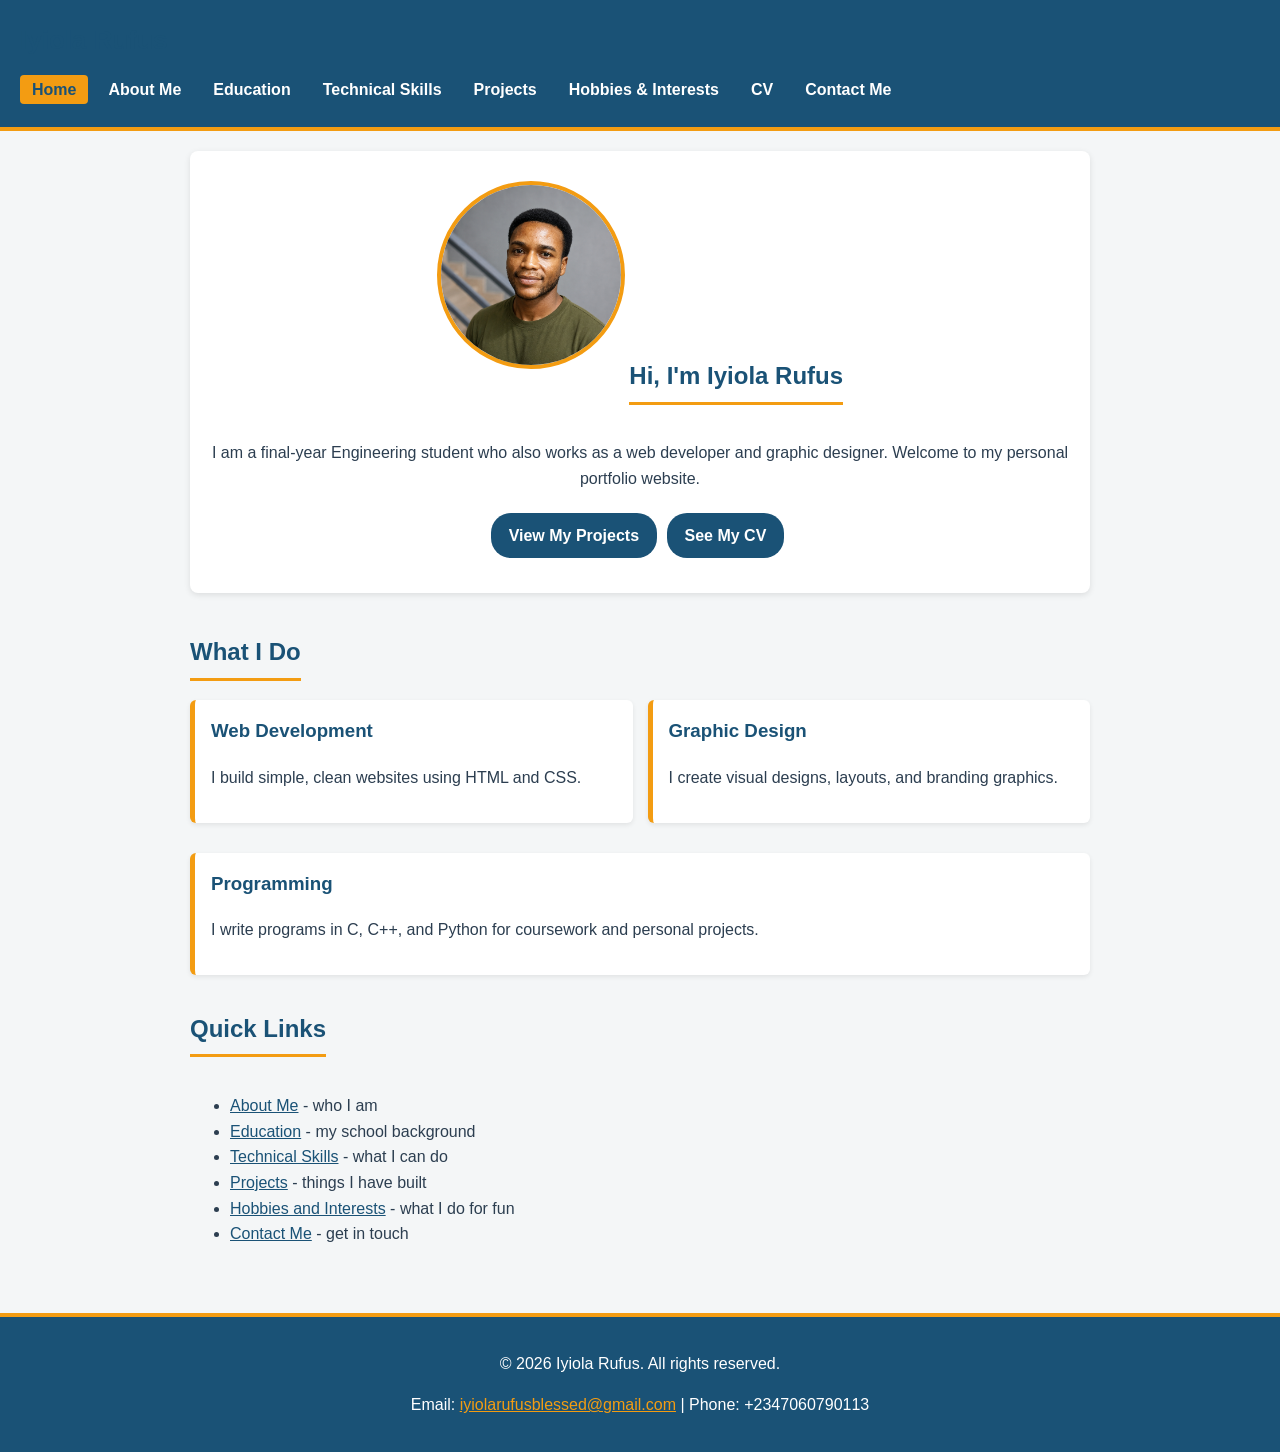
==== commit 343b1544: "Update personal information and navigation structure" ====
--- a/index.html
+++ b/index.html
@@ -13,11 +13,11 @@
   "name": "Iyiola Rufus",
   "jobTitle": "Engineering Student",
   "description": "Final-year Engineering student who works as a web developer and graphic designer.",
-  "url": "https://github.com/iyiolarufusblessed-hub/portfolio-website/index.html",
+  "url": "https://rufusiyiola.github.io/portfolio-website/index.html",
   "email": "mailto:iyiolarufusblessed@gmail.com",
   "sameAs": [
-    "https://linkedin.com/in/iyiolarufusblessed",
-    "https://github.com/iyiolarufusblessed"
+    "https://linkedin.com/in/rufusiyiola",
+    "https://github.com/iyiolarufus-hub"
   ],
   "alumniOf": {
     "@type": "CollegeOrUniversity",
@@ -28,7 +28,13 @@
 </head>
 <body>
 <header>
-  <h1>Iyiola Rufus</h1>
+  <input type="checkbox" id="nav-toggle" class="nav-toggle" />
+  <div class="header-top">
+    <h1>Iyiola Rufus</h1>
+    <label for="nav-toggle" class="nav-toggle-label" aria-label="Toggle navigation menu">
+      <span></span><span></span><span></span>
+    </label>
+  </div>
   <nav>
     <ul>
       <li><a href="index.html" class="active">Home</a></li>
@@ -84,7 +90,7 @@
 </main>
 <footer>
   <p>&copy; 2026 Iyiola Rufus. All rights reserved.</p>
-  <p>Email: <a href="mailto:iyiolarufusblessed@gmail.com">iyiolarufusblessed@gmail.com</a> | Phone: +247060790113</p>
+  <p>Email: <a href="mailto:iyiolarufusblessed@gmail.com">iyiolarufusblessed@gmail.com</a> | Phone: +2347060790113</p>
 </footer>
 </body>
 </html>
--- a/assets/css/style.css
+++ b/assets/css/style.css
@@ -1,392 +1,295 @@
-/* =====================================================================
-   Portfolio Stylesheet
-   Pure CSS3 — no frameworks. Mobile-first, then scaled up with
-   min-width media queries. Layout uses Flexbox + CSS Grid.
-   ===================================================================== */
-
-/* ---------- Design tokens ---------- */
-:root {
-  --color-bg:        #0b1220;
-  --color-bg-alt:    #0f1a2e;
-  --color-surface:   #121e33;
-  --color-surface-2: #182746;
-  --color-border:    #23324f;
-  --color-text:      #e7ecf5;
-  --color-text-dim:  #a9b6cc;
-  --color-primary:   #4fd1c5;
-  --color-primary-dim: #2e9c92;
-  --color-accent:    #f2b134;
-  --color-link:      #7cc7ff;
-
-  --font-heading: "Poppins", "Segoe UI", system-ui, sans-serif;
-  --font-body: "Inter", "Segoe UI", system-ui, sans-serif;
-
-  --radius-sm: 6px;
-  --radius-md: 12px;
-  --radius-lg: 20px;
-
-  --space-1: 0.25rem;
-  --space-2: 0.5rem;
-  --space-3: 1rem;
-  --space-4: 1.5rem;
-  --space-5: 2.5rem;
-  --space-6: 4rem;
-
-  --max-width: 1120px;
-  --shadow-1: 0 10px 30px rgba(0,0,0,0.35);
-}
-
-/* ---------- Reset ---------- */
-*, *::before, *::after { box-sizing: border-box; }
-html { scroll-behavior: smooth; }
+/* Stylesheet for my portfolio website
+   Colours, fonts, and layout for all pages */
+
 body {
+  font-family: "Segoe UI", Arial, Helvetica, sans-serif;
   margin: 0;
-  font-family: var(--font-body);
-  background: radial-gradient(circle at top right, var(--color-bg-alt), var(--color-bg) 60%);
-  color: var(--color-text);
-  line-height: 1.65;
-  -webkit-font-smoothing: antialiased;
-}
-h1, h2, h3, h4 {
-  font-family: var(--font-heading);
-  line-height: 1.25;
-  margin: 0 0 var(--space-3);
-  font-weight: 600;
-  letter-spacing: -0.01em;
-}
-h1 { font-size: clamp(2rem, 5vw, 3rem); }
-h2 { font-size: clamp(1.5rem, 3.4vw, 2.1rem); color: var(--color-primary); }
-h3 { font-size: 1.25rem; }
-p  { margin: 0 0 var(--space-3); color: var(--color-text-dim); }
-a  { color: var(--color-link); text-decoration: none; }
-a:hover, a:focus-visible { text-decoration: underline; }
-img { max-width: 100%; display: block; }
-ul  { padding-left: 1.2rem; }
-li  { margin-bottom: var(--space-2); color: var(--color-text-dim); }
+  padding: 0;
+  background-color: #f4f6f7;
+  color: #2c3e50;
+  line-height: 1.6;
+}
 
 .container {
-  max-width: var(--max-width);
-  margin-inline: auto;
-  padding-inline: var(--space-4);
-}
-
-/* ---------- Skip link (accessibility) ---------- */
-.skip-link {
-  position: absolute;
-  left: -999px;
-  top: 0;
-  background: var(--color-accent);
-  color: #14202f;
-  padding: 0.6rem 1rem;
-  z-index: 1000;
-  border-radius: 0 0 var(--radius-sm) 0;
-}
-.skip-link:focus { left: 0; }
-
-/* ---------- Header & Navigation (CSS-only mobile toggle) ---------- */
-.site-header {
-  position: sticky;
-  top: 0;
-  z-index: 100;
-  background: rgba(11, 18, 32, 0.9);
-  backdrop-filter: blur(8px);
-  border-bottom: 1px solid var(--color-border);
-}
-.nav-wrap {
+  max-width: 900px;
+  margin: 0 auto;
+  padding: 20px;
+}
+
+/* Header and navigation */
+header {
+  background-color: #1a5276;
+  color: #ffffff;
+  padding: 20px;
+  border-bottom: 4px solid #f39c12;
+}
+
+.header-top {
   display: flex;
   align-items: center;
   justify-content: space-between;
-  max-width: var(--max-width);
-  margin-inline: auto;
-  padding: var(--space-3) var(--space-4);
-}
-.brand {
-  font-family: var(--font-heading);
-  font-weight: 700;
-  font-size: 1.15rem;
-  color: var(--color-text);
-  display: flex;
-  align-items: center;
-  gap: 0.5rem;
-}
-.brand .brand-mark {
-  width: 34px; height: 34px;
-  border-radius: 50%;
-  background: linear-gradient(135deg, var(--color-primary), var(--color-accent));
-  display: inline-flex; align-items: center; justify-content: center;
-  color: #0b1220; font-weight: 800;
-}
-.brand:hover { text-decoration: none; }
-
-/* checkbox hack for mobile nav — no JavaScript required */
-.nav-toggle { display: none; }
+}
+
+header h1 {
+  margin: 0;
+  font-size: 26px;
+}
+
+/* Hamburger menu toggle (shows on small screens only) */
+.nav-toggle {
+  display: none;
+}
+
 .nav-toggle-label {
-  display: inline-flex;
-  flex-direction: column;
-  gap: 5px;
-  cursor: pointer;
-  padding: 8px;
-}
-.nav-toggle-label span {
-  width: 26px; height: 2px;
-  background: var(--color-text);
-  border-radius: 2px;
-}
-
-.main-nav {
   display: none;
   flex-direction: column;
-  width: 100%;
-  background: var(--color-surface);
-  border-top: 1px solid var(--color-border);
-}
-.nav-toggle:checked ~ .main-nav { display: flex; }
-.main-nav a {
-  color: var(--color-text-dim);
-  padding: var(--space-3) var(--space-4);
-  border-bottom: 1px solid var(--color-border);
-  font-weight: 500;
-}
-.main-nav a:hover, .main-nav a:focus-visible, .main-nav a[aria-current="page"] {
-  color: var(--color-primary);
-  background: var(--color-surface-2);
+  justify-content: space-between;
+  width: 28px;
+  height: 20px;
+  cursor: pointer;
+}
+
+.nav-toggle-label span {
+  display: block;
+  height: 3px;
+  width: 100%;
+  background-color: #ffffff;
+  border-radius: 2px;
+}
+
+nav ul {
+  list-style: none;
+  margin: 15px 0 0 0;
+  padding: 0;
+  display: flex;
+  flex-wrap: wrap;
+}
+
+nav ul li {
+  margin: 0 8px 5px 0;
+}
+
+nav ul li a {
+  color: #ffffff;
   text-decoration: none;
-}
-
-@media (min-width: 800px) {
-  .nav-toggle-label { display: none; }
-  .main-nav {
-    display: flex;
-    flex-direction: row;
-    position: static;
-    width: auto;
-    background: transparent;
-    border: none;
-  }
-  .main-nav a {
-    border-bottom: none;
-    padding: 0.5rem 0.9rem;
-    border-radius: var(--radius-sm);
-  }
-  .main-nav a:hover, .main-nav a:focus-visible { background: var(--color-surface-2); }
-}
-
-/* ---------- Hero ---------- */
+  font-weight: bold;
+  padding: 6px 12px;
+  border-radius: 4px;
+  transition: background-color 0.2s ease;
+}
+
+nav ul li a:hover {
+  background-color: #21618c;
+}
+
+nav ul li a.active {
+  background-color: #f39c12;
+  color: #1a5276;
+}
+
+/* Headings and links */
+h1, h2, h3 {
+  color: #1a5276;
+}
+
+h2 {
+  border-bottom: 3px solid #f39c12;
+  padding-bottom: 6px;
+  display: inline-block;
+}
+
+a {
+  color: #1a5276;
+}
+
+a:hover {
+  color: #f39c12;
+}
+
+/* Hero section on home page */
 .hero {
-  padding: var(--space-6) 0 var(--space-5);
-  display: grid;
-  gap: var(--space-5);
-  align-items: center;
-}
-@media (min-width: 850px) {
-  .hero { grid-template-columns: 1.2fr 0.8fr; }
-}
-.hero-eyebrow {
-  display: inline-block;
-  color: var(--color-accent);
-  text-transform: uppercase;
-  letter-spacing: 0.12em;
-  font-size: 0.8rem;
-  font-weight: 700;
-  margin-bottom: var(--space-2);
-}
-.hero-actions { display: flex; flex-wrap: wrap; gap: var(--space-3); margin-top: var(--space-4); }
-
-.avatar-frame {
-  width: min(320px, 100%);
-  aspect-ratio: 1;
-  margin-inline: auto;
-  border-radius: var(--radius-lg);
-  background: linear-gradient(155deg, var(--color-surface-2), var(--color-surface));
-  border: 1px solid var(--color-border);
-  display: flex; align-items: center; justify-content: center;
-  overflow: hidden;
-  box-shadow: var(--shadow-1);
-}
-.avatar-img {
-  width: 100%;
-  height: 100%;
+  text-align: center;
+  background-color: #ffffff;
+  border-radius: 8px;
+  box-shadow: 0 2px 6px rgba(0, 0, 0, 0.1);
+  padding: 30px 20px;
+  margin-bottom: 20px;
+}
+
+.profile-pic {
+  width: 180px;
+  height: 180px;
+  border-radius: 50%;
+  border: 4px solid #f39c12;
   object-fit: cover;
-  object-position: center top;
-  display: block;
-}
-
-/* ---------- Buttons ---------- */
+  margin-bottom: 15px;
+}
+
+/* Buttons */
 .btn {
   display: inline-block;
-  padding: 0.8rem 1.4rem;
-  border-radius: var(--radius-sm);
-  font-weight: 600;
-  border: 1px solid transparent;
-  transition: transform 0.15s ease, background 0.15s ease;
-}
-.btn:hover, .btn:focus-visible { transform: translateY(-2px); text-decoration: none; }
-.btn-primary { background: var(--color-primary); color: #0b1220; }
-.btn-primary:hover { background: var(--color-primary-dim); }
-.btn-outline { border-color: var(--color-primary); color: var(--color-primary); }
-.btn-outline:hover { background: rgba(79,209,197,0.1); }
-
-/* ---------- Sections / Cards ---------- */
-main { display: block; }
-.section { padding: var(--space-5) 0; border-top: 1px solid var(--color-border); }
-.section:first-of-type { border-top: none; }
-.section-intro { max-width: 65ch; }
-
-.grid {
-  display: grid;
-  gap: var(--space-4);
-  grid-template-columns: 1fr;
-}
-@media (min-width: 640px) { .grid.cols-2 { grid-template-columns: repeat(2, 1fr); } }
-@media (min-width: 900px) { .grid.cols-3 { grid-template-columns: repeat(3, 1fr); } }
-
-.card {
-  background: var(--color-surface);
-  border: 1px solid var(--color-border);
-  border-radius: var(--radius-md);
-  padding: var(--space-4);
-  box-shadow: var(--shadow-1);
-}
-.card h3 { color: var(--color-text); margin-bottom: var(--space-1); }
-.card .meta { color: var(--color-accent); font-size: 0.85rem; font-weight: 600; margin-bottom: var(--space-2); }
-
-.tag-list { display: flex; flex-wrap: wrap; gap: 0.5rem; padding: 0; list-style: none; margin: var(--space-2) 0 0; }
-.tag {
-  background: var(--color-surface-2);
-  border: 1px solid var(--color-border);
-  color: var(--color-primary);
-  font-size: 0.78rem;
-  font-weight: 600;
-  padding: 0.3rem 0.65rem;
-  border-radius: 999px;
-}
-
-/* ---------- Skill bars (pure CSS) ---------- */
-.skill-row { margin-bottom: var(--space-3); }
-.skill-row .label { display: flex; justify-content: space-between; font-size: 0.9rem; color: var(--color-text); margin-bottom: 0.35rem; }
-.skill-bar { height: 10px; border-radius: 999px; background: var(--color-surface-2); overflow: hidden; border: 1px solid var(--color-border); }
-.skill-bar span { display: block; height: 100%; background: linear-gradient(90deg, var(--color-primary-dim), var(--color-primary)); }
-
-/* ---------- Timeline (Education) ---------- */
-.timeline { list-style: none; padding: 0; margin: 0; border-left: 2px solid var(--color-border); }
-.timeline li { position: relative; padding: 0 0 var(--space-5) var(--space-4); }
-.timeline li::before {
-  content: "";
-  position: absolute; left: -7px; top: 4px;
-  width: 12px; height: 12px; border-radius: 50%;
-  background: var(--color-primary);
-  box-shadow: 0 0 0 4px var(--color-bg);
-}
-.timeline .meta { color: var(--color-accent); font-size: 0.85rem; font-weight: 600; }
-
-/* ---------- CSS-only accordion (details/summary — native, no script) ---------- */
-details.accordion {
-  background: var(--color-surface);
-  border: 1px solid var(--color-border);
-  border-radius: var(--radius-md);
-  padding: var(--space-3) var(--space-4);
-  margin-bottom: var(--space-3);
-}
-details.accordion summary {
-  cursor: pointer;
-  font-weight: 700;
-  color: var(--color-text);
-  font-family: var(--font-heading);
-}
-details.accordion summary::marker { color: var(--color-primary); }
-details.accordion[open] summary { margin-bottom: var(--space-2); color: var(--color-primary); }
-
-/* ---------- CSS-only modal using :target ---------- */
-.modal-overlay {
-  position: fixed;
-  inset: 0;
-  background: rgba(5, 9, 18, 0.85);
+  background-color: #1a5276;
+  color: #ffffff;
+  padding: 10px 18px;
+  text-decoration: none;
+  border-radius: 20px;
+  margin: 5px 5px 5px 0;
+  font-weight: bold;
+  transition: background-color 0.2s ease, transform 0.2s ease;
+}
+
+.btn:hover {
+  background-color: #f39c12;
+  color: #1a5276;
+  transform: translateY(-2px);
+}
+
+/* Boxes used for skills, projects, hobbies, education */
+.box {
+  background-color: #ffffff;
+  border-left: 5px solid #f39c12;
+  border-radius: 6px;
+  box-shadow: 0 2px 5px rgba(0, 0, 0, 0.08);
+  padding: 16px;
+  margin-bottom: 15px;
+  transition: transform 0.15s ease, box-shadow 0.15s ease;
+}
+
+.box:hover {
+  transform: translateY(-3px);
+  box-shadow: 0 4px 10px rgba(0, 0, 0, 0.12);
+}
+
+.box h3 {
+  margin-top: 0;
+}
+
+/* Two-column layout on wider screens, one column on mobile */
+.columns {
   display: flex;
-  align-items: center;
-  justify-content: center;
-  padding: var(--space-4);
-  opacity: 0;
-  visibility: hidden;
-  transition: opacity 0.2s ease;
-  z-index: 200;
-}
-.modal-overlay:target { opacity: 1; visibility: visible; }
-.modal-box {
-  background: var(--color-surface);
-  border: 1px solid var(--color-border);
-  border-radius: var(--radius-lg);
-  max-width: 560px;
-  width: 100%;
-  padding: var(--space-5);
-  position: relative;
-  box-shadow: var(--shadow-1);
-}
-.modal-close {
-  position: absolute;
-  top: var(--space-3); right: var(--space-3);
-  width: 36px; height: 36px;
-  border-radius: 50%;
-  background: var(--color-surface-2);
-  border: 1px solid var(--color-border);
-  color: var(--color-text);
-  display: flex; align-items: center; justify-content: center;
-  font-weight: 700;
-}
-.modal-trigger { color: var(--color-primary); font-weight: 600; }
-
-/* ---------- Contact form (static markup, no client validation JS) ---------- */
-.form-grid { display: grid; gap: var(--space-3); max-width: 560px; }
-label { display: block; font-weight: 600; margin-bottom: 0.35rem; color: var(--color-text); }
-input, textarea {
-  width: 100%;
-  padding: 0.75rem 0.9rem;
-  border-radius: var(--radius-sm);
-  border: 1px solid var(--color-border);
-  background: var(--color-surface);
-  color: var(--color-text);
-  font: inherit;
-}
-input:focus, textarea:focus {
+  flex-wrap: wrap;
+  gap: 15px;
+}
+
+.columns .box {
+  flex: 1 1 260px;
+}
+
+/* Table used for education / skills lists */
+table {
+  width: 100%;
+  border-collapse: collapse;
+  margin-bottom: 20px;
+  background-color: #ffffff;
+  box-shadow: 0 2px 5px rgba(0, 0, 0, 0.08);
+}
+
+th, td {
+  padding: 10px;
+  text-align: left;
+  border-bottom: 1px solid #e0e0e0;
+}
+
+th {
+  background-color: #1a5276;
+  color: #ffffff;
+}
+
+tr:hover td {
+  background-color: #fdf2e3;
+}
+
+/* Skill progress bars */
+.skill-bar-bg {
+  background-color: #e5e8e8;
+  border-radius: 10px;
+  width: 100%;
+  height: 18px;
+  margin-bottom: 14px;
+  overflow: hidden;
+}
+
+.skill-bar-fill {
+  background-color: #f39c12;
+  height: 100%;
+  border-radius: 10px 0 0 10px;
+}
+
+/* Contact form */
+form {
+  background-color: #ffffff;
+  border-radius: 6px;
+  box-shadow: 0 2px 5px rgba(0, 0, 0, 0.08);
+  padding: 20px;
+  max-width: 500px;
+}
+
+form label {
+  display: block;
+  font-weight: bold;
+  margin-top: 10px;
+}
+
+form input,
+form textarea {
+  width: 100%;
+  padding: 8px;
+  margin-top: 4px;
+  border: 1px solid #cccccc;
+  border-radius: 4px;
+  font-family: inherit;
+  box-sizing: border-box;
+}
+
+form input:focus,
+form textarea:focus {
   outline: none;
-  border-color: var(--color-primary);
-  box-shadow: 0 0 0 3px rgba(79,209,197,0.25);
-}
-
-/* ---------- Footer ---------- */
-.site-footer {
-  border-top: 1px solid var(--color-border);
-  background: var(--color-bg-alt);
-  margin-top: var(--space-6);
-}
-.footer-grid {
-  display: grid;
-  gap: var(--space-4);
-  padding: var(--space-5) 0 var(--space-4);
-  grid-template-columns: 1fr;
-}
-@media (min-width: 700px) { .footer-grid { grid-template-columns: repeat(3, 1fr); } }
-.footer-grid h4 { color: var(--color-text); font-size: 1rem; }
-.footer-grid a { color: var(--color-text-dim); }
-.footer-bottom {
-  border-top: 1px solid var(--color-border);
-  padding: var(--space-3) 0 var(--space-5);
-  font-size: 0.85rem;
-  color: var(--color-text-dim);
-  display: flex;
-  justify-content: center;
-  align-items: center;
+  border-color: #f39c12;
+}
+
+/* Footer */
+footer {
+  background-color: #1a5276;
+  color: #ffffff;
   text-align: center;
-}
-
-
-/* ---------- CV page ---------- */
-.cv-download { display: flex; flex-wrap: wrap; gap: var(--space-3); align-items: center; margin-bottom: var(--space-4); }
-.cv-section h3 { color: var(--color-primary); border-bottom: 1px solid var(--color-border); padding-bottom: 0.4rem; }
-
-/* ---------- Utility ---------- */
-.text-center { text-align: center; }
-.mt-0 { margin-top: 0; }
-.visually-hidden {
-  position: absolute; width: 1px; height: 1px;
-  overflow: hidden; clip: rect(0 0 0 0); white-space: nowrap;
-     }
+  padding: 18px;
+  margin-top: 30px;
+  border-top: 4px solid #f39c12;
+}
+
+footer a {
+  color: #f39c12;
+}
+
+/* Basic responsiveness for small screens */
+@media screen and (max-width: 700px) {
+  .nav-toggle-label {
+    display: flex;
+  }
+
+  nav ul {
+    display: none;
+    flex-direction: column;
+    margin-top: 15px;
+  }
+
+  .nav-toggle:checked ~ nav ul {
+    display: flex;
+  }
+
+  nav ul li {
+    margin: 0 0 8px 0;
+  }
+
+  nav ul li a {
+    display: block;
+  }
+
+  .columns {
+    flex-direction: column;
+  }
+
+  header h1 {
+    font-size: 22px;
+  }
+}
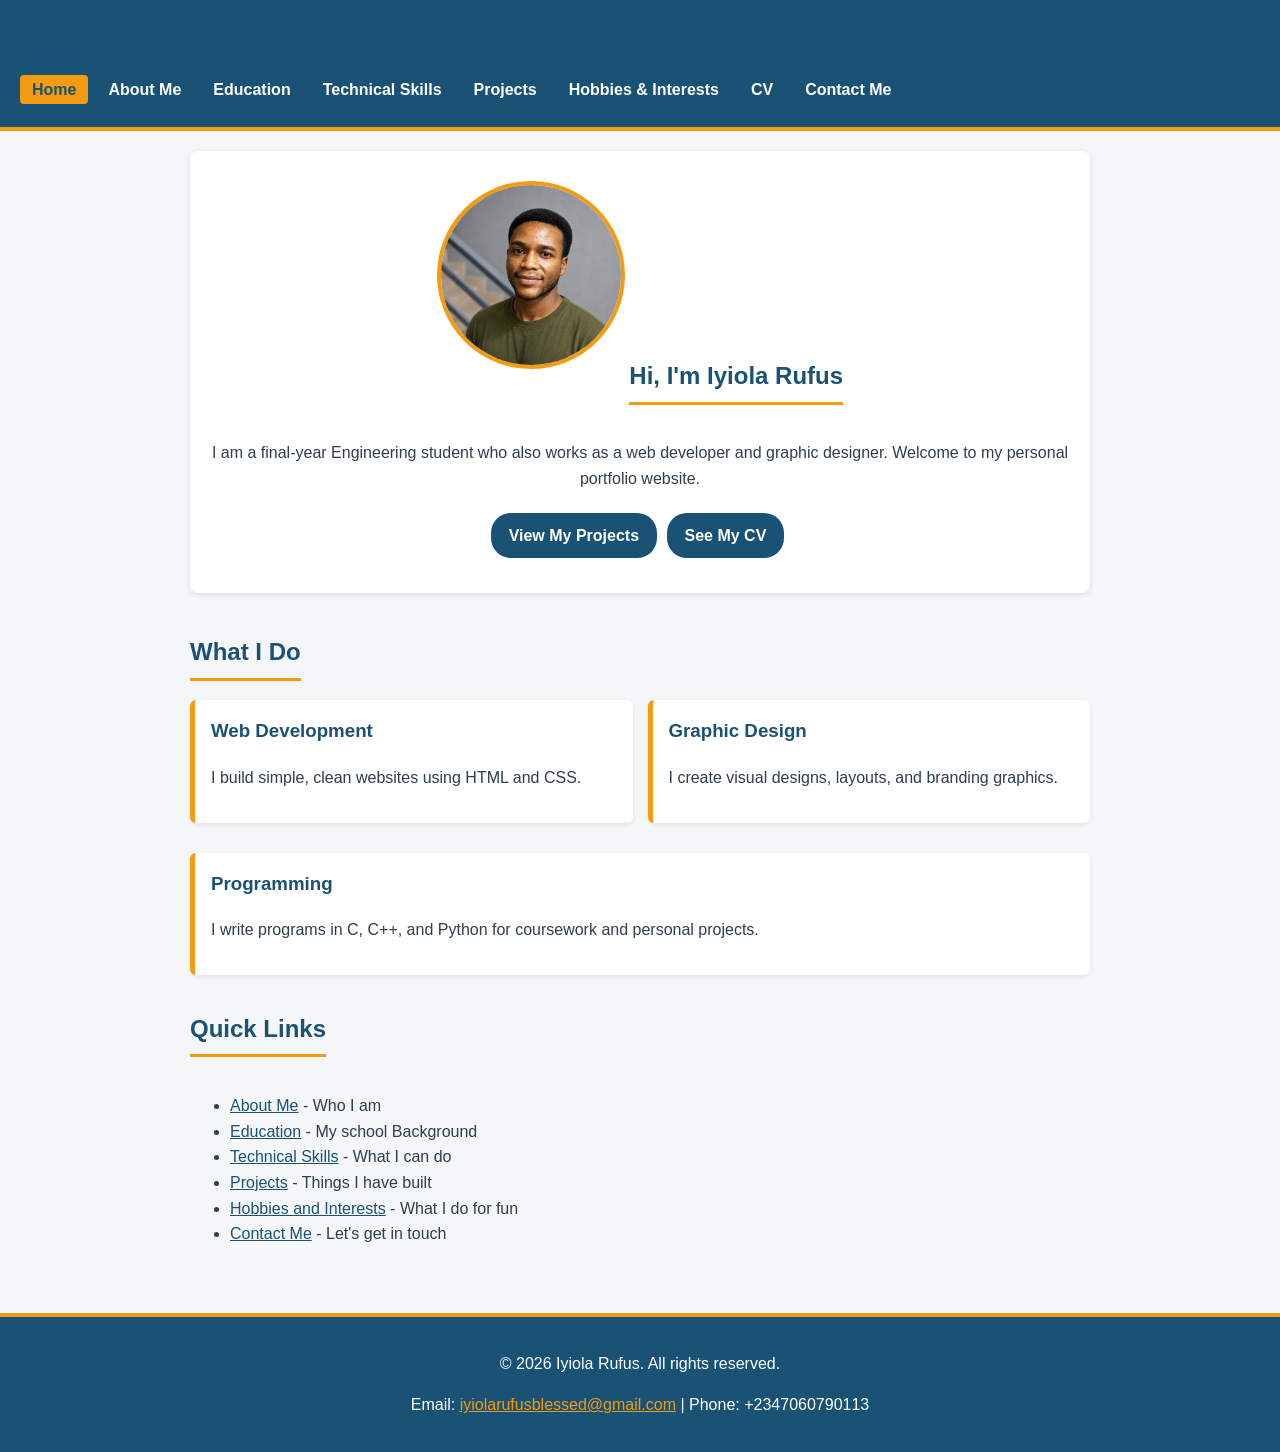
==== commit f32ac274: "Update link descriptions in Quick Links section" ====
--- a/index.html
+++ b/index.html
@@ -78,12 +78,12 @@
 <section>
   <h2>Quick Links</h2>
   <ul>
-    <li><a href="about.html">About Me</a> - who I am</li>
-    <li><a href="education.html">Education</a> - my school background</li>
-    <li><a href="skills.html">Technical Skills</a> - what I can do</li>
-    <li><a href="projects.html">Projects</a> - things I have built</li>
-    <li><a href="hobbies.html">Hobbies and Interests</a> - what I do for fun</li>
-    <li><a href="contact.html">Contact Me</a> - get in touch</li>
+    <li><a href="about.html">About Me</a> - Who I am</li>
+    <li><a href="education.html">Education</a> - My school Background</li>
+    <li><a href="skills.html">Technical Skills</a> - What I can do</li>
+    <li><a href="projects.html">Projects</a> - Things I have built</li>
+    <li><a href="hobbies.html">Hobbies and Interests</a> - What I do for fun</li>
+    <li><a href="contact.html">Contact Me</a> - Let's get in touch</li>
   </ul>
 </section>
 
